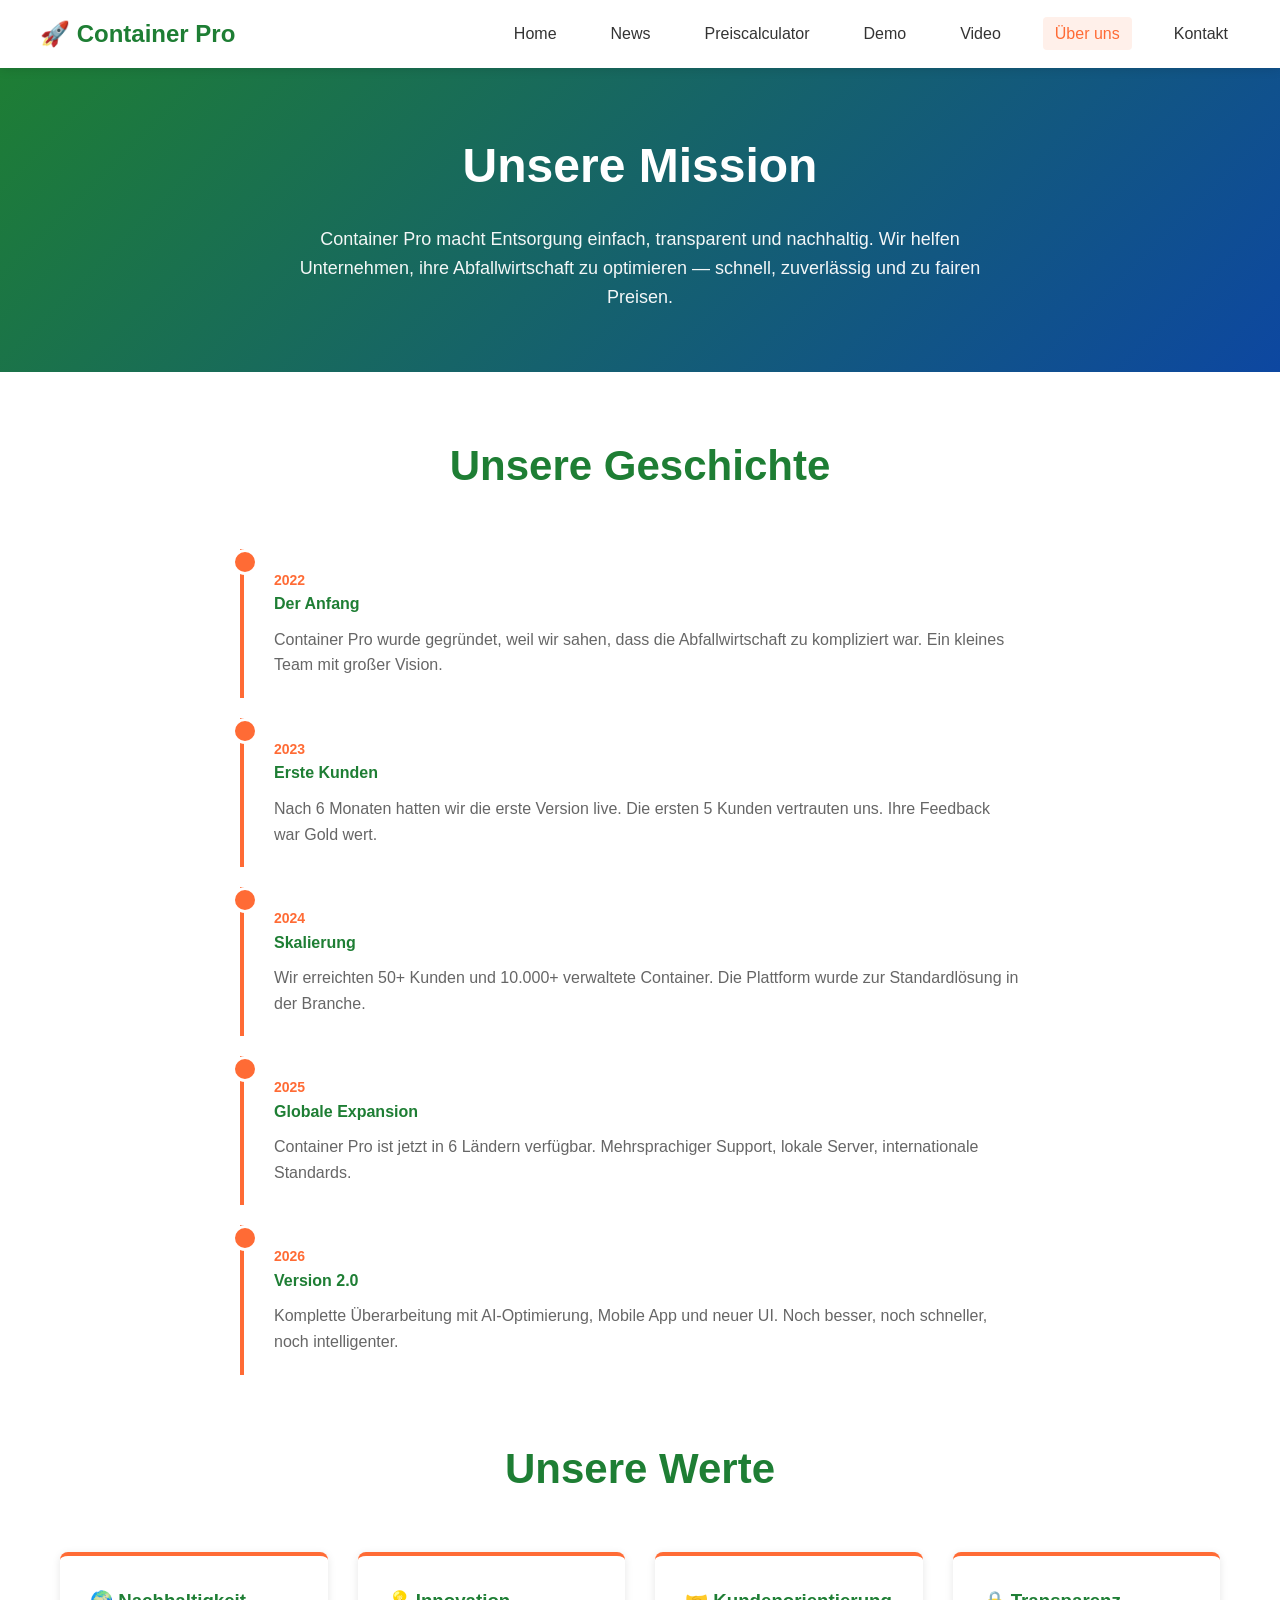
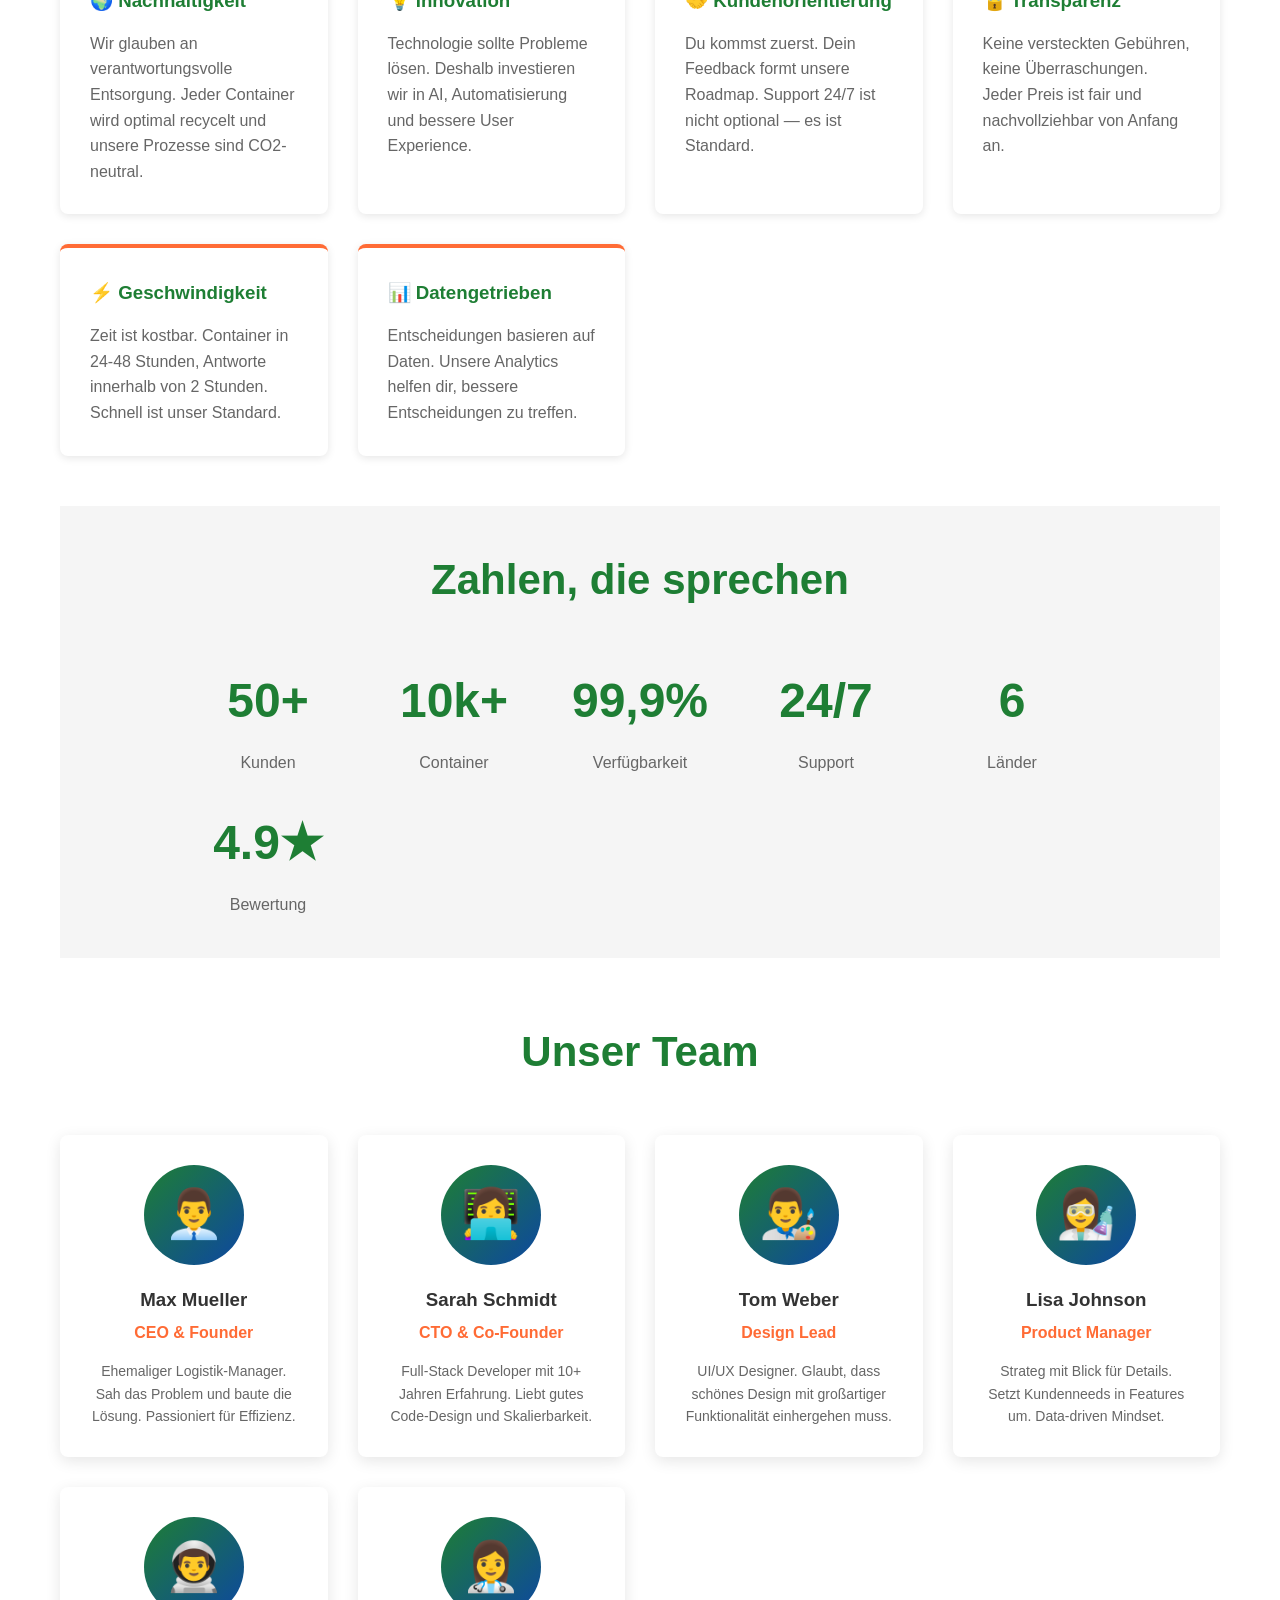
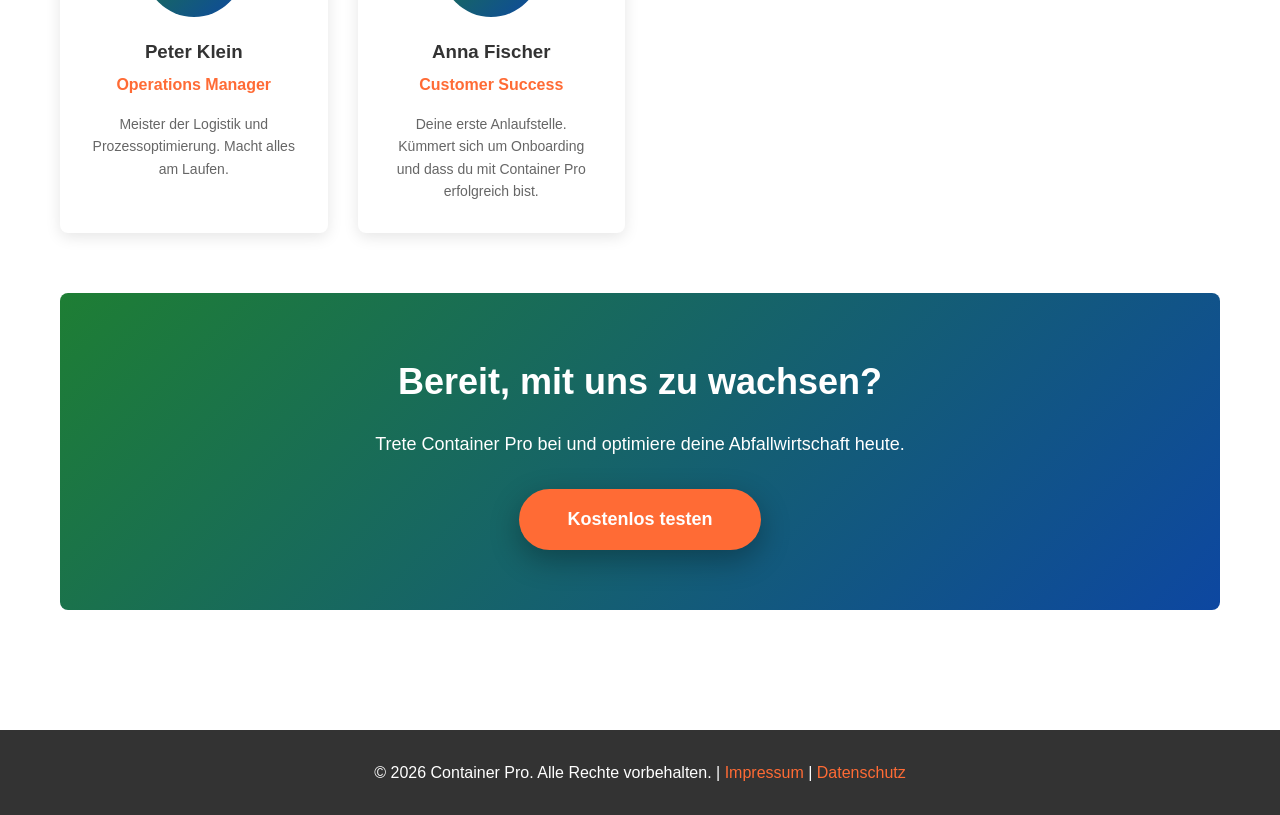
==== about.html @ 5a4c14c5 "first files" ====
<!DOCTYPE html>
<html lang="de">

<head>
    <meta charset="UTF-8">
    <meta name="viewport" content="width=device-width, initial-scale=1.0">
    <title>Über uns - Container Pro</title>
    <link rel="stylesheet" href="styles.css">
    <style>
        .about-hero {
            background: linear-gradient(135deg, var(--primary) 0%, var(--secondary) 100%);
            color: white;
            padding: 60px 20px;
            text-align: center;
        }

        .about-hero h1 {
            font-size: 48px;
            margin-bottom: 20px;
        }

        .about-hero p {
            font-size: 18px;
            max-width: 700px;
            margin: 0 auto;
            opacity: 0.95;
        }

        .team-section {
            margin-top: 50px;
        }

        .team-grid {
            display: grid;
            grid-template-columns: repeat(auto-fit, minmax(250px, 1fr));
            gap: 30px;
            margin-top: 40px;
        }

        .team-member {
            background: white;
            border-radius: 8px;
            padding: 30px;
            text-align: center;
            box-shadow: 0 4px 15px rgba(0, 0, 0, 0.1);
            transition: transform 0.3s ease;
        }

        .team-member:hover {
            transform: translateY(-5px);
        }

        .member-avatar {
            width: 100px;
            height: 100px;
            border-radius: 50%;
            background: linear-gradient(135deg, var(--primary), var(--secondary));
            margin: 0 auto 20px;
            display: flex;
            align-items: center;
            justify-content: center;
            font-size: 48px;
        }

        .team-member h3 {
            color: var(--dark);
            margin-bottom: 5px;
        }

        .team-member .role {
            color: var(--accent);
            font-weight: 600;
            margin-bottom: 15px;
        }

        .team-member p {
            color: #666;
            font-size: 14px;
            line-height: 1.6;
        }

        .values-grid {
            display: grid;
            grid-template-columns: repeat(auto-fit, minmax(250px, 1fr));
            gap: 30px;
            margin-top: 40px;
        }

        .value-card {
            background: white;
            padding: 30px;
            border-radius: 8px;
            box-shadow: 0 2px 8px rgba(0, 0, 0, 0.1);
            border-top: 4px solid var(--accent);
        }

        .value-card h3 {
            color: var(--primary);
            margin-bottom: 15px;
        }

        .value-card p {
            color: #666;
            line-height: 1.6;
        }

        .stats {
            background: var(--light);
            padding: 40px 20px;
            margin-top: 50px;
        }

        .stats-grid {
            display: grid;
            grid-template-columns: repeat(auto-fit, minmax(150px, 1fr));
            gap: 30px;
            max-width: 900px;
            margin: 0 auto;
            text-align: center;
        }

        .stat-item h2 {
            font-size: 48px;
            color: var(--primary);
            margin-bottom: 10px;
        }

        .stat-item p {
            color: #666;
        }

        .timeline {
            max-width: 800px;
            margin: 50px auto;
        }

        .timeline-item {
            padding: 20px;
            margin-bottom: 20px;
            border-left: 4px solid var(--accent);
            padding-left: 30px;
            position: relative;
        }

        .timeline-item::before {
            content: '';
            position: absolute;
            left: -12px;
            top: 0;
            width: 20px;
            height: 20px;
            border-radius: 50%;
            background: var(--accent);
            border: 3px solid white;
        }

        .timeline-item h4 {
            color: var(--primary);
            margin-bottom: 8px;
        }

        .timeline-item .year {
            color: var(--accent);
            font-weight: 600;
            font-size: 14px;
        }

        .timeline-item p {
            color: #666;
            margin-top: 10px;
        }
    </style>
</head>

<body>
    <!-- NAVIGATION -->
    <nav>
        <div class="nav-container">
            <a href="index.html" class="logo">🚀 Container Pro</a>
            <ul class="nav-links">
                <li><a href="index.html">Home</a></li>
                <li><a href="news.html">News</a></li>
                <li><a href="calculator.html">Preiscalculator</a></li>
                <li><a href="demo.html">Demo</a></li>
                <li><a href="video.html">Video</a></li>
                <li><a href="about.html" class="active">Über uns</a></li>
                <li><a href="contact.html">Kontakt</a></li>
            </ul>
        </div>
    </nav>

    <!-- ABOUT HERO -->
    <div class="about-hero">
        <h1>Unsere Mission</h1>
        <p>Container Pro macht Entsorgung einfach, transparent und nachhaltig. Wir helfen Unternehmen, ihre
            Abfallwirtschaft zu optimieren — schnell, zuverlässig und zu fairen Preisen.</p>
    </div>

    <!-- STORY SECTION -->
    <div class="container">
        <h2 class="section-title">Unsere Geschichte</h2>

        <div class="timeline">
            <div class="timeline-item">
                <div class="year">2022</div>
                <h4>Der Anfang</h4>
                <p>Container Pro wurde gegründet, weil wir sahen, dass die Abfallwirtschaft zu kompliziert war. Ein
                    kleines Team mit großer Vision.</p>
            </div>

            <div class="timeline-item">
                <div class="year">2023</div>
                <h4>Erste Kunden</h4>
                <p>Nach 6 Monaten hatten wir die erste Version live. Die ersten 5 Kunden vertrauten uns. Ihre Feedback
                    war Gold wert.</p>
            </div>

            <div class="timeline-item">
                <div class="year">2024</div>
                <h4>Skalierung</h4>
                <p>Wir erreichten 50+ Kunden und 10.000+ verwaltete Container. Die Plattform wurde zur Standardlösung in
                    der Branche.</p>
            </div>

            <div class="timeline-item">
                <div class="year">2025</div>
                <h4>Globale Expansion</h4>
                <p>Container Pro ist jetzt in 6 Ländern verfügbar. Mehrsprachiger Support, lokale Server, internationale
                    Standards.</p>
            </div>

            <div class="timeline-item">
                <div class="year">2026</div>
                <h4>Version 2.0</h4>
                <p>Komplette Überarbeitung mit AI-Optimierung, Mobile App und neuer UI. Noch besser, noch schneller,
                    noch intelligenter.</p>
            </div>
        </div>

        <!-- VALUES SECTION -->
        <h2 class="section-title" style="margin-top: 60px;">Unsere Werte</h2>

        <div class="values-grid">
            <div class="value-card">
                <h3>🌍 Nachhaltigkeit</h3>
                <p>Wir glauben an verantwortungsvolle Entsorgung. Jeder Container wird optimal recycelt und unsere
                    Prozesse sind CO2-neutral.</p>
            </div>

            <div class="value-card">
                <h3>💡 Innovation</h3>
                <p>Technologie sollte Probleme lösen. Deshalb investieren wir in AI, Automatisierung und bessere User
                    Experience.</p>
            </div>

            <div class="value-card">
                <h3>🤝 Kundenorientierung</h3>
                <p>Du kommst zuerst. Dein Feedback formt unsere Roadmap. Support 24/7 ist nicht optional — es ist
                    Standard.</p>
            </div>

            <div class="value-card">
                <h3>🔒 Transparenz</h3>
                <p>Keine versteckten Gebühren, keine Überraschungen. Jeder Preis ist fair und nachvollziehbar von Anfang
                    an.</p>
            </div>

            <div class="value-card">
                <h3>⚡ Geschwindigkeit</h3>
                <p>Zeit ist kostbar. Container in 24-48 Stunden, Antworte innerhalb von 2 Stunden. Schnell ist unser
                    Standard.</p>
            </div>

            <div class="value-card">
                <h3>📊 Datengetrieben</h3>
                <p>Entscheidungen basieren auf Daten. Unsere Analytics helfen dir, bessere Entscheidungen zu treffen.
                </p>
            </div>
        </div>

        <!-- STATS SECTION -->
        <div class="stats">
            <h2 class="section-title" style="margin-bottom: 50px;">Zahlen, die sprechen</h2>

            <div class="stats-grid">
                <div class="stat-item">
                    <h2>50+</h2>
                    <p>Kunden</p>
                </div>

                <div class="stat-item">
                    <h2>10k+</h2>
                    <p>Container</p>
                </div>

                <div class="stat-item">
                    <h2>99,9%</h2>
                    <p>Verfügbarkeit</p>
                </div>

                <div class="stat-item">
                    <h2>24/7</h2>
                    <p>Support</p>
                </div>

                <div class="stat-item">
                    <h2>6</h2>
                    <p>Länder</p>
                </div>

                <div class="stat-item">
                    <h2>4.9★</h2>
                    <p>Bewertung</p>
                </div>
            </div>
        </div>

        <!-- TEAM SECTION -->
        <h2 class="section-title" style="margin-top: 60px;">Unser Team</h2>

        <div class="team-grid">
            <div class="team-member">
                <div class="member-avatar">👨‍💼</div>
                <h3>Max Mueller</h3>
                <div class="role">CEO & Founder</div>
                <p>Ehemaliger Logistik-Manager. Sah das Problem und baute die Lösung. Passioniert für Effizienz.</p>
            </div>

            <div class="team-member">
                <div class="member-avatar">👩‍💻</div>
                <h3>Sarah Schmidt</h3>
                <div class="role">CTO & Co-Founder</div>
                <p>Full-Stack Developer mit 10+ Jahren Erfahrung. Liebt gutes Code-Design und Skalierbarkeit.</p>
            </div>

            <div class="team-member">
                <div class="member-avatar">👨‍🎨</div>
                <h3>Tom Weber</h3>
                <div class="role">Design Lead</div>
                <p>UI/UX Designer. Glaubt, dass schönes Design mit großartiger Funktionalität einhergehen muss.</p>
            </div>

            <div class="team-member">
                <div class="member-avatar">👩‍🔬</div>
                <h3>Lisa Johnson</h3>
                <div class="role">Product Manager</div>
                <p>Strateg mit Blick für Details. Setzt Kundenneeds in Features um. Data-driven Mindset.</p>
            </div>

            <div class="team-member">
                <div class="member-avatar">👨‍🚀</div>
                <h3>Peter Klein</h3>
                <div class="role">Operations Manager</div>
                <p>Meister der Logistik und Prozessoptimierung. Macht alles am Laufen.</p>
            </div>

            <div class="team-member">
                <div class="member-avatar">👩‍⚕️</div>
                <h3>Anna Fischer</h3>
                <div class="role">Customer Success</div>
                <p>Deine erste Anlaufstelle. Kümmert sich um Onboarding und dass du mit Container Pro erfolgreich bist.
                </p>
            </div>
        </div>

        <!-- CTA SECTION -->
        <div
            style="background: linear-gradient(135deg, var(--primary), var(--secondary)); color: white; padding: 60px 20px; border-radius: 8px; text-align: center; margin-top: 60px;">
            <h2 style="font-size: 36px; margin-bottom: 20px;">Bereit, mit uns zu wachsen?</h2>
            <p style="font-size: 18px; margin-bottom: 30px;">Trete Container Pro bei und optimiere deine
                Abfallwirtschaft heute.</p>
            <a href="demo.html" class="btn">Kostenlos testen</a>
        </div>
    </div>

    <!-- FOOTER -->
    <footer>
        <p>&copy; 2026 Container Pro. Alle Rechte vorbehalten. | <a href="#">Impressum</a> | <a href="#">Datenschutz</a>
        </p>
    </footer>

    <script src="script.js"></script>
</body>

</html>
---- styles.css ----
/* GLOBAL STYLES */
* {
    margin: 0;
    padding: 0;
    box-sizing: border-box;
}

:root {
    --primary: #1e7e34;
    --secondary: #0d47a1;
    --accent: #ff6b35;
    --light: #f5f5f5;
    --dark: #333;
    --border: #e0e0e0;
}

body {
    font-family: 'Segoe UI', Tahoma, Geneva, Verdana, sans-serif;
    color: var(--dark);
    line-height: 1.6;
}

/* NAVIGATION */
nav {
    background: white;
    padding: 0 20px;
    position: sticky;
    top: 0;
    z-index: 100;
    box-shadow: 0 2px 10px rgba(0, 0, 0, 0.1);
}

.nav-container {
    max-width: 1200px;
    margin: 0 auto;
    display: flex;
    justify-content: space-between;
    align-items: center;
    padding: 15px 0;
}

.logo {
    font-size: 24px;
    font-weight: 700;
    color: var(--primary);
    text-decoration: none;
}

.nav-links {
    display: flex;
    list-style: none;
    gap: 30px;
}

.nav-links a {
    color: var(--dark);
    text-decoration: none;
    font-weight: 500;
    cursor: pointer;
    transition: color 0.3s ease;
    padding: 8px 12px;
    border-radius: 4px;
}

.nav-links a:hover,
.nav-links a.active {
    color: var(--accent);
    background: rgba(255, 107, 53, 0.1);
}

/* CONTAINER */
.container {
    max-width: 1200px;
    margin: 0 auto;
    padding: 60px 20px;
}

.section-title {
    font-size: 42px;
    margin-bottom: 50px;
    text-align: center;
    color: var(--primary);
}

/* BUTTONS */
.btn {
    display: inline-block;
    padding: 16px 48px;
    background-color: var(--accent);
    color: white;
    text-decoration: none;
    border-radius: 50px;
    font-size: 18px;
    font-weight: 600;
    border: none;
    cursor: pointer;
    transition: all 0.3s ease;
    box-shadow: 0 10px 30px rgba(0, 0, 0, 0.3);
}

.btn:hover {
    background-color: #ff5a1f;
    transform: translateY(-3px);
    box-shadow: 0 15px 40px rgba(0, 0, 0, 0.4);
}

.btn-secondary {
    background-color: var(--secondary);
    margin-top: 20px;
}

.btn-secondary:hover {
    background-color: #0c3885;
}

/* FORMS */
.form-group {
    margin-bottom: 25px;
}

.form-group label {
    display: block;
    margin-bottom: 10px;
    font-weight: 600;
    color: var(--dark);
}

.form-group input,
.form-group select,
.form-group textarea {
    width: 100%;
    padding: 12px;
    border: 2px solid var(--border);
    border-radius: 4px;
    font-size: 16px;
    transition: border-color 0.3s ease;
    font-family: inherit;
}

.form-group input:focus,
.form-group select:focus,
.form-group textarea:focus {
    outline: none;
    border-color: var(--accent);
}

.form-group textarea {
    resize: vertical;
}

/* FOOTER */
footer {
    background: var(--dark);
    color: white;
    text-align: center;
    padding: 30px 20px;
    margin-top: 60px;
}

footer a {
    color: var(--accent);
    text-decoration: none;
}

/* ANIMATIONS */
@keyframes fadeIn {
    from {
        opacity: 0;
    }

    to {
        opacity: 1;
    }
}

@keyframes slideIn {
    from {
        opacity: 0;
        transform: translateY(-10px);
    }

    to {
        opacity: 1;
        transform: translateY(0);
    }
}

/* RESPONSIVE */
@media (max-width: 768px) {
    .nav-links {
        gap: 15px;
        font-size: 14px;
    }

    .section-title {
        font-size: 28px;
    }

    .container {
        padding: 40px 20px;
    }

    .btn {
        padding: 14px 40px;
        font-size: 16px;
    }
}
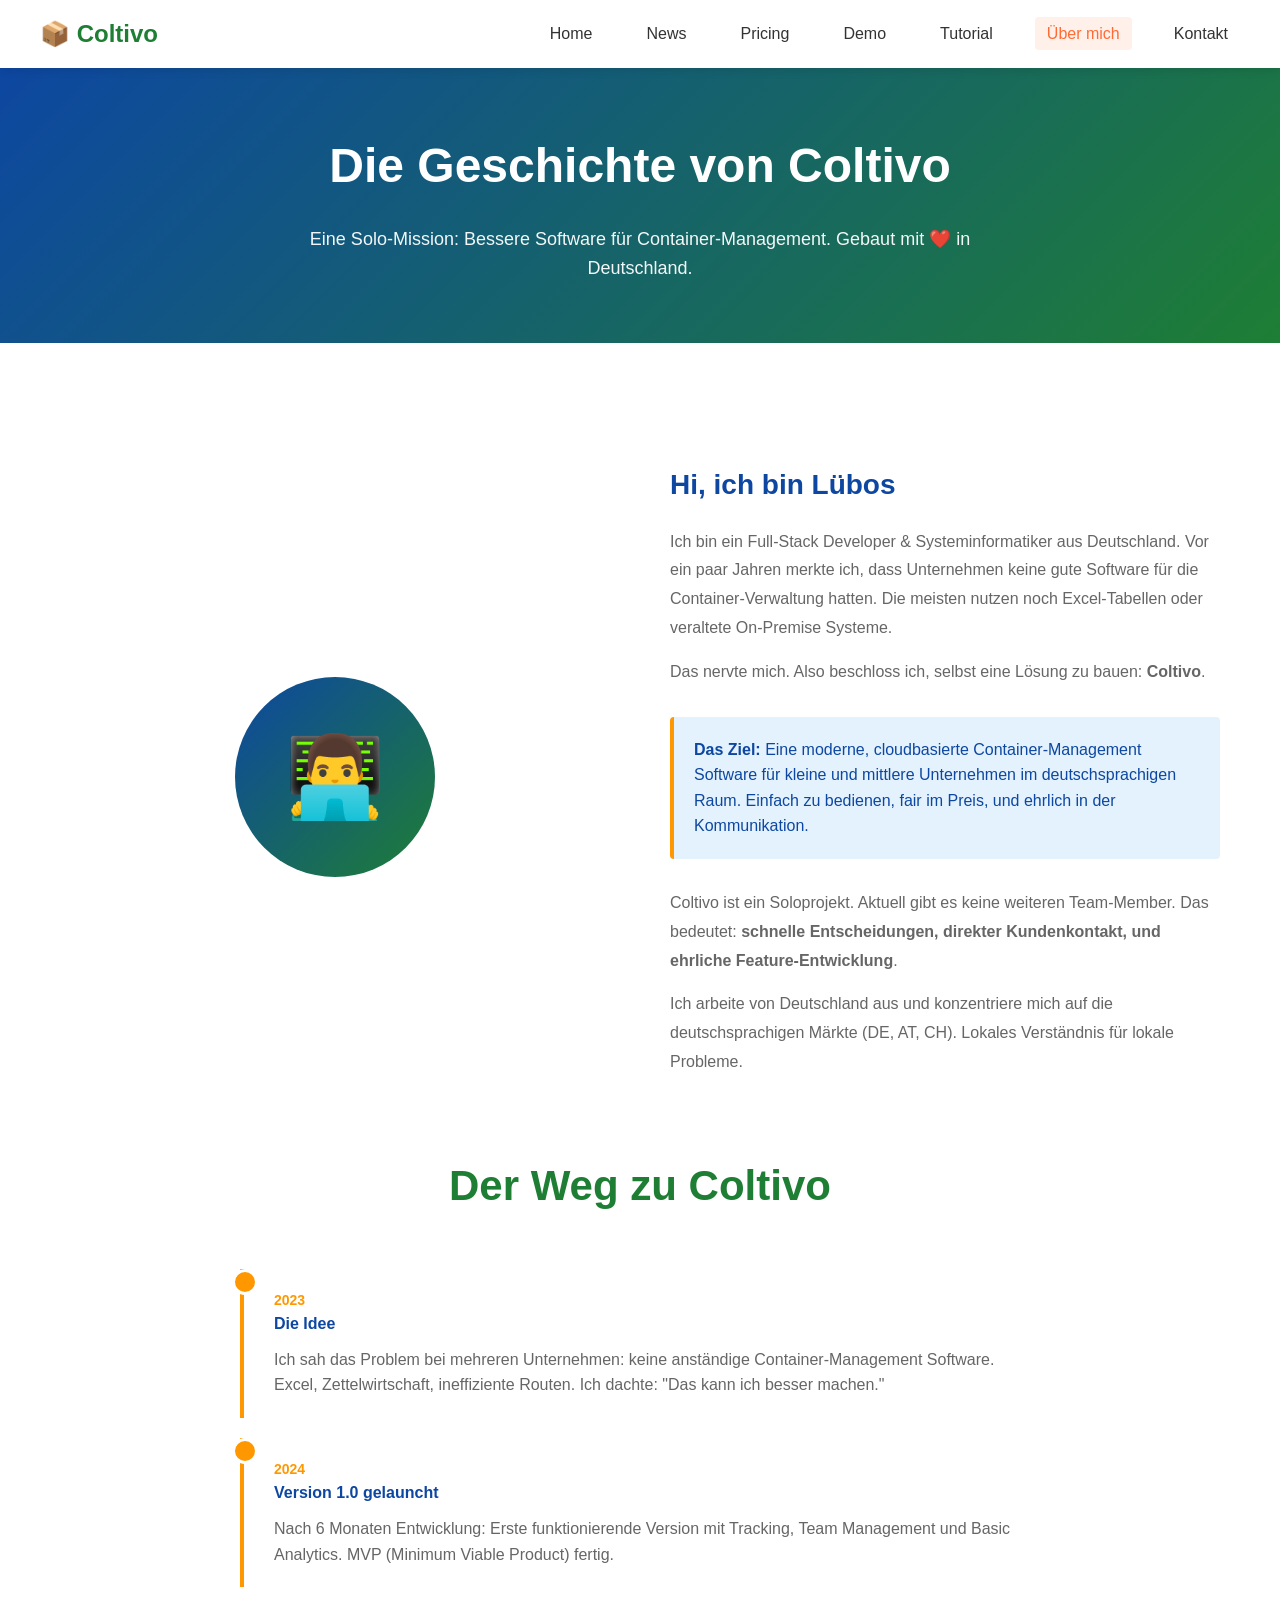
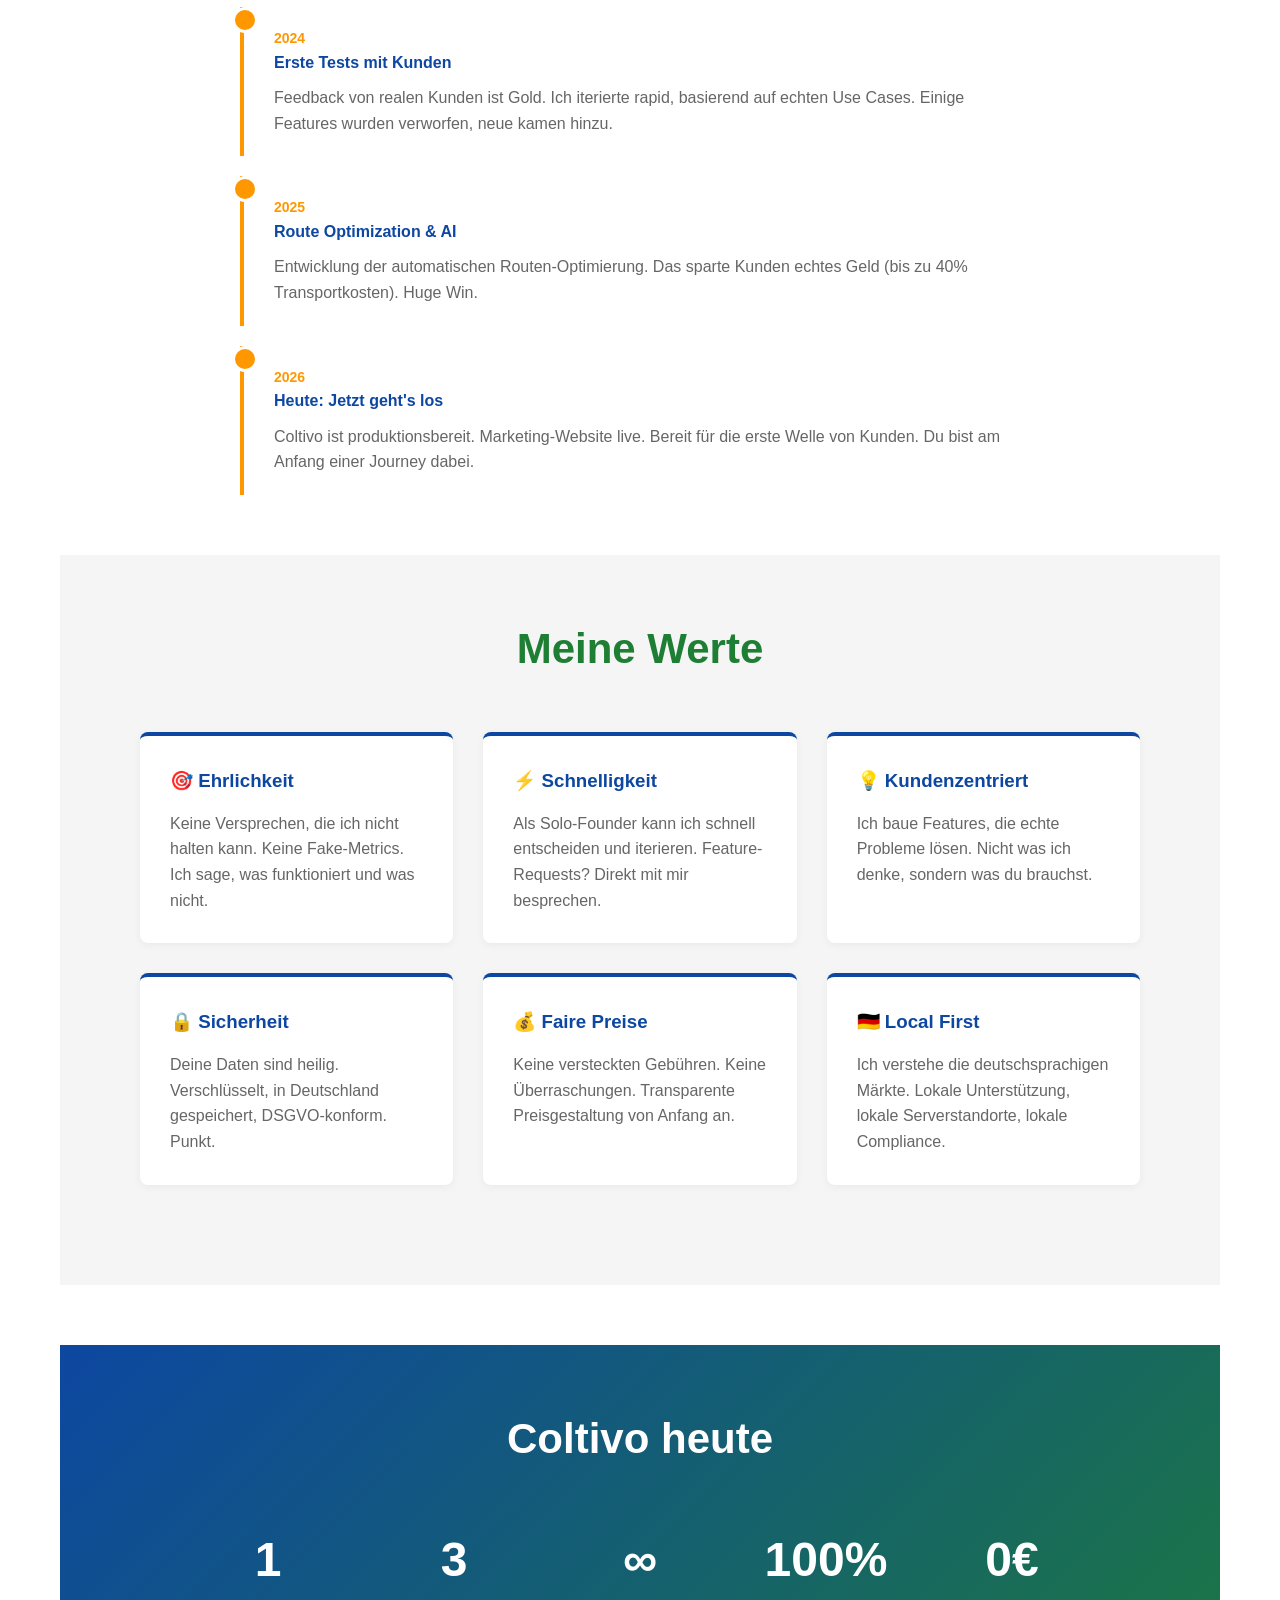
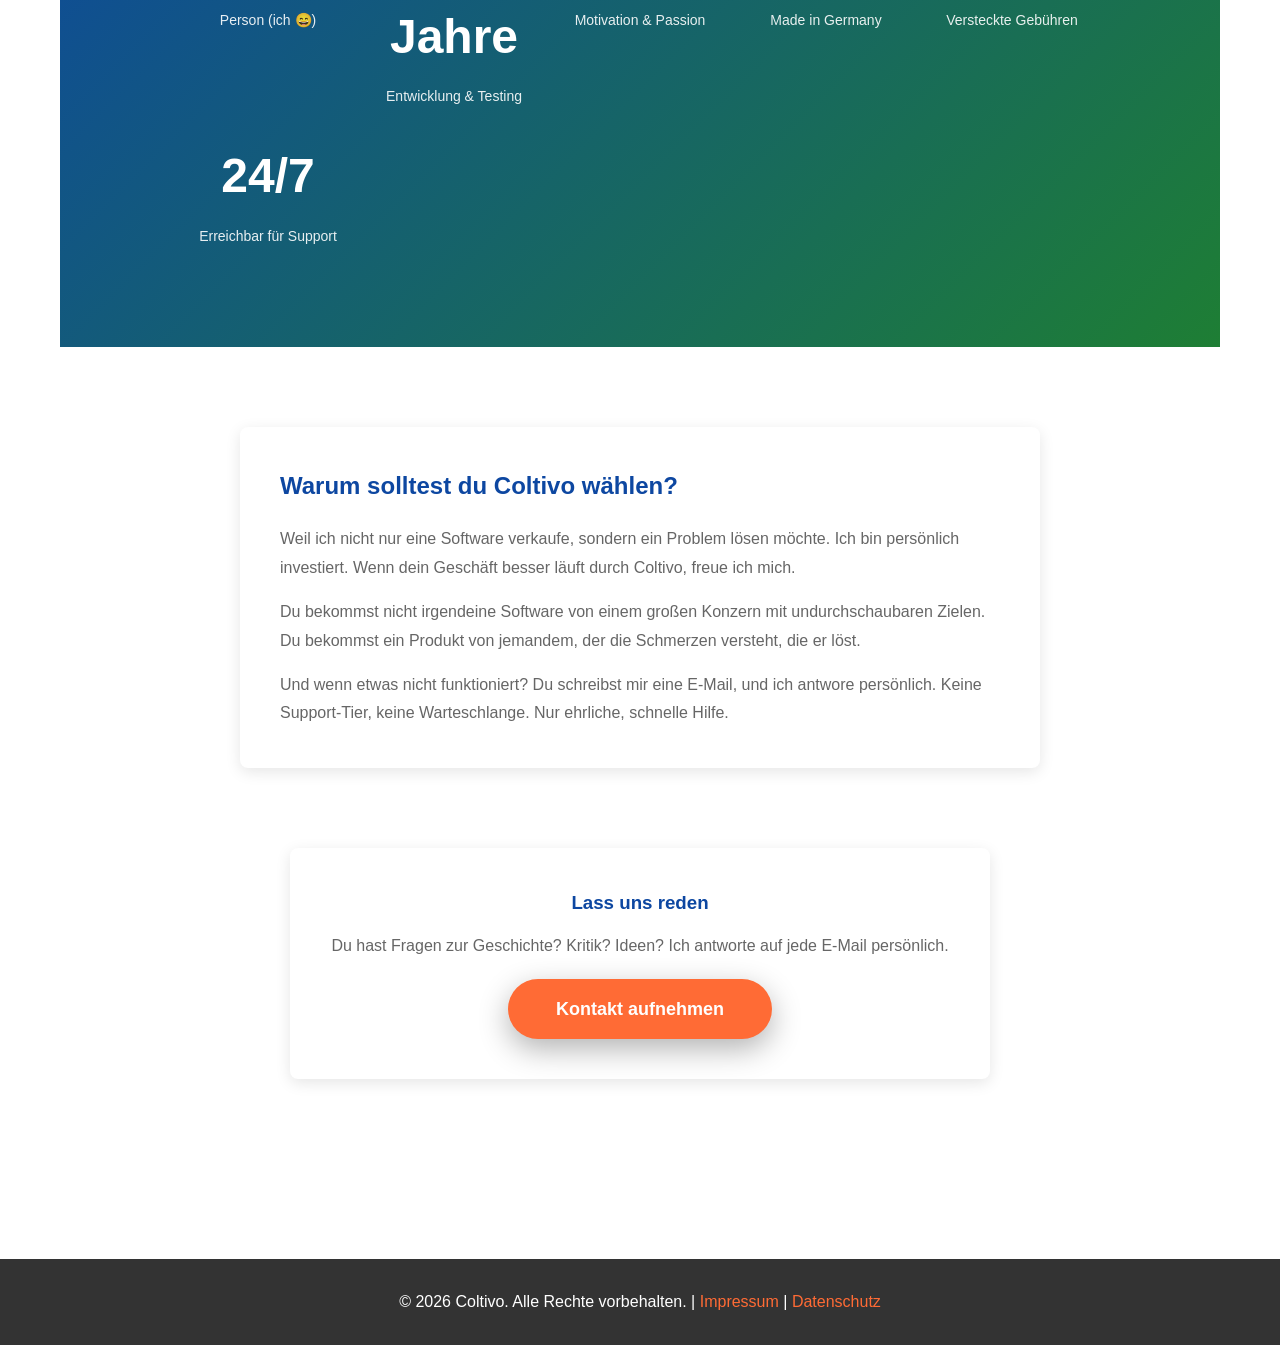
==== commit 3733288a: "Rewrite: B2B SaaS Container Management Software" ====
--- a/about.html
+++ b/about.html
@@ -1,14 +1,13 @@
 <!DOCTYPE html>
 <html lang="de">
-
 <head>
     <meta charset="UTF-8">
     <meta name="viewport" content="width=device-width, initial-scale=1.0">
-    <title>Über uns - Container Pro</title>
+    <title>Über mich - Coltivo</title>
     <link rel="stylesheet" href="styles.css">
     <style>
         .about-hero {
-            background: linear-gradient(135deg, var(--primary) 0%, var(--secondary) 100%);
+            background: linear-gradient(135deg, #0d47a1 0%, #1e7e34 100%);
             color: white;
             padding: 60px 20px;
             text-align: center;
@@ -26,76 +25,71 @@
             opacity: 0.95;
         }
 
-        .team-section {
-            margin-top: 50px;
-        }
-
-        .team-grid {
+        .founder-section {
             display: grid;
-            grid-template-columns: repeat(auto-fit, minmax(250px, 1fr));
-            gap: 30px;
-            margin-top: 40px;
-        }
-
-        .team-member {
-            background: white;
-            border-radius: 8px;
-            padding: 30px;
-            text-align: center;
-            box-shadow: 0 4px 15px rgba(0, 0, 0, 0.1);
-            transition: transform 0.3s ease;
-        }
-
-        .team-member:hover {
-            transform: translateY(-5px);
-        }
-
-        .member-avatar {
-            width: 100px;
-            height: 100px;
+            grid-template-columns: 1fr 1fr;
+            gap: 60px;
+            align-items: center;
+            margin: 60px 0;
+        }
+
+        .founder-photo {
+            width: 200px;
+            height: 200px;
             border-radius: 50%;
-            background: linear-gradient(135deg, var(--primary), var(--secondary));
-            margin: 0 auto 20px;
+            background: linear-gradient(135deg, #0d47a1, #1e7e34);
             display: flex;
             align-items: center;
             justify-content: center;
-            font-size: 48px;
-        }
-
-        .team-member h3 {
-            color: var(--dark);
-            margin-bottom: 5px;
-        }
-
-        .team-member .role {
-            color: var(--accent);
-            font-weight: 600;
+            font-size: 80px;
+            margin: 0 auto;
+        }
+
+        .founder-story h2 {
+            color: #0d47a1;
+            font-size: 28px;
+            margin-bottom: 20px;
+        }
+
+        .founder-story p {
+            color: #666;
+            line-height: 1.8;
             margin-bottom: 15px;
         }
 
-        .team-member p {
-            color: #666;
-            font-size: 14px;
-            line-height: 1.6;
+        .story-highlight {
+            background: #e3f2fd;
+            border-left: 4px solid #ff9800;
+            padding: 20px;
+            border-radius: 4px;
+            margin: 30px 0;
+            color: #0d47a1;
+        }
+
+        .values-section {
+            background: #f5f5f5;
+            padding: 60px 20px;
+            margin: 60px 0;
         }
 
         .values-grid {
             display: grid;
             grid-template-columns: repeat(auto-fit, minmax(250px, 1fr));
             gap: 30px;
-            margin-top: 40px;
+            max-width: 1000px;
+            margin: 40px auto;
         }
 
         .value-card {
             background: white;
             padding: 30px;
             border-radius: 8px;
-            box-shadow: 0 2px 8px rgba(0, 0, 0, 0.1);
-            border-top: 4px solid var(--accent);
+            box-shadow: 0 2px 8px rgba(0, 0, 0, 0.05);
+            border-top: 4px solid #0d47a1;
         }
 
         .value-card h3 {
-            color: var(--primary);
+            color: #0d47a1;
             margin-bottom: 15px;
         }
 
@@ -104,31 +98,6 @@
             line-height: 1.6;
         }
 
-        .stats {
-            background: var(--light);
-            padding: 40px 20px;
-            margin-top: 50px;
-        }
-
-        .stats-grid {
-            display: grid;
-            grid-template-columns: repeat(auto-fit, minmax(150px, 1fr));
-            gap: 30px;
-            max-width: 900px;
-            margin: 0 auto;
-            text-align: center;
-        }
-
-        .stat-item h2 {
-            font-size: 48px;
-            color: var(--primary);
-            margin-bottom: 10px;
-        }
-
-        .stat-item p {
-            color: #666;
-        }
-
         .timeline {
             max-width: 800px;
             margin: 50px auto;
@@ -137,7 +106,7 @@
         .timeline-item {
             padding: 20px;
             margin-bottom: 20px;
-            border-left: 4px solid var(--accent);
+            border-left: 4px solid #ff9800;
             padding-left: 30px;
             position: relative;
         }
@@ -150,17 +119,17 @@
             width: 20px;
             height: 20px;
             border-radius: 50%;
-            background: var(--accent);
+            background: #ff9800;
             border: 3px solid white;
         }
 
         .timeline-item h4 {
-            color: var(--primary);
+            color: #0d47a1;
             margin-bottom: 8px;
         }
 
         .timeline-item .year {
-            color: var(--accent);
+            color: #ff9800;
             font-weight: 600;
             font-size: 14px;
         }
@@ -169,21 +138,78 @@
             color: #666;
             margin-top: 10px;
         }
+
+        .stats {
+            background: linear-gradient(135deg, #0d47a1, #1e7e34);
+            color: white;
+            padding: 60px 20px;
+            margin: 60px 0;
+            text-align: center;
+        }
+
+        .stats-grid {
+            display: grid;
+            grid-template-columns: repeat(auto-fit, minmax(150px, 1fr));
+            gap: 30px;
+            max-width: 900px;
+            margin: 40px auto;
+        }
+
+        .stat-item h2 {
+            font-size: 48px;
+            margin-bottom: 10px;
+        }
+
+        .stat-item p {
+            font-size: 14px;
+            opacity: 0.9;
+        }
+
+        .contact-cta {
+            background: white;
+            padding: 40px;
+            border-radius: 8px;
+            text-align: center;
+            margin: 60px auto;
+            max-width: 700px;
+            box-shadow: 0 4px 15px rgba(0, 0, 0, 0.1);
+        }
+
+        .contact-cta h3 {
+            color: #0d47a1;
+            margin-bottom: 15px;
+        }
+
+        .contact-cta p {
+            color: #666;
+            margin-bottom: 20px;
+        }
+
+        @media (max-width: 768px) {
+            .founder-section {
+                grid-template-columns: 1fr;
+            }
+
+            .founder-photo {
+                width: 150px;
+                height: 150px;
+                font-size: 60px;
+            }
+        }
     </style>
 </head>
-
 <body>
     <!-- NAVIGATION -->
     <nav>
         <div class="nav-container">
-            <a href="index.html" class="logo">🚀 Container Pro</a>
+            <a href="index.html" class="logo">📦 Coltivo</a>
             <ul class="nav-links">
                 <li><a href="index.html">Home</a></li>
                 <li><a href="news.html">News</a></li>
-                <li><a href="calculator.html">Preiscalculator</a></li>
+                <li><a href="calculator.html">Pricing</a></li>
                 <li><a href="demo.html">Demo</a></li>
-                <li><a href="video.html">Video</a></li>
-                <li><a href="about.html" class="active">Über uns</a></li>
+                <li><a href="video.html">Tutorial</a></li>
+                <li><a href="about.html" class="active">Über mich</a></li>
                 <li><a href="contact.html">Kontakt</a></li>
             </ul>
         </div>
@@ -191,195 +217,173 @@
 
     <!-- ABOUT HERO -->
     <div class="about-hero">
-        <h1>Unsere Mission</h1>
-        <p>Container Pro macht Entsorgung einfach, transparent und nachhaltig. Wir helfen Unternehmen, ihre
-            Abfallwirtschaft zu optimieren — schnell, zuverlässig und zu fairen Preisen.</p>
+        <h1>Die Geschichte von Coltivo</h1>
+        <p>Eine Solo-Mission: Bessere Software für Container-Management. Gebaut mit ❤️ in Deutschland.</p>
     </div>
 
-    <!-- STORY SECTION -->
+    <!-- FOUNDER STORY -->
     <div class="container">
-        <h2 class="section-title">Unsere Geschichte</h2>
-
+        <div class="founder-section">
+            <div class="founder-photo">👨‍💻</div>
+            <div class="founder-story">
+                <h2>Hi, ich bin Lübos</h2>
+                <p>
+                    Ich bin ein Full-Stack Developer & Systeminformatiker aus Deutschland. Vor ein paar Jahren merkte ich, dass Unternehmen keine gute Software für die Container-Verwaltung hatten. Die meisten nutzen noch Excel-Tabellen oder veraltete On-Premise Systeme.
+                </p>
+                <p>
+                    Das nervte mich. Also beschloss ich, selbst eine Lösung zu bauen: <strong>Coltivo</strong>.
+                </p>
+                
+                <div class="story-highlight">
+                    <strong>Das Ziel:</strong> Eine moderne, cloudbasierte Container-Management Software für kleine und mittlere Unternehmen im deutschsprachigen Raum. Einfach zu bedienen, fair im Preis, und ehrlich in der Kommunikation.
+                </div>
+
+                <p>
+                    Coltivo ist ein Soloprojekt. Aktuell gibt es keine weiteren Team-Member. Das bedeutet: <strong>schnelle Entscheidungen, direkter Kundenkontakt, und ehrliche Feature-Entwicklung</strong>.
+                </p>
+
+                <p>
+                    Ich arbeite von Deutschland aus und konzentriere mich auf die deutschsprachigen Märkte (DE, AT, CH). Lokales Verständnis für lokale Probleme.
+                </p>
+            </div>
+        </div>
+
+        <!-- STORY TIMELINE -->
+        <h2 class="section-title">Der Weg zu Coltivo</h2>
+        
         <div class="timeline">
             <div class="timeline-item">
-                <div class="year">2022</div>
-                <h4>Der Anfang</h4>
-                <p>Container Pro wurde gegründet, weil wir sahen, dass die Abfallwirtschaft zu kompliziert war. Ein
-                    kleines Team mit großer Vision.</p>
-            </div>
-
-            <div class="timeline-item">
                 <div class="year">2023</div>
-                <h4>Erste Kunden</h4>
-                <p>Nach 6 Monaten hatten wir die erste Version live. Die ersten 5 Kunden vertrauten uns. Ihre Feedback
-                    war Gold wert.</p>
+                <h4>Die Idee</h4>
+                <p>Ich sah das Problem bei mehreren Unternehmen: keine anständige Container-Management Software. Excel, Zettelwirtschaft, ineffiziente Routen. Ich dachte: "Das kann ich besser machen."</p>
             </div>
 
             <div class="timeline-item">
                 <div class="year">2024</div>
-                <h4>Skalierung</h4>
-                <p>Wir erreichten 50+ Kunden und 10.000+ verwaltete Container. Die Plattform wurde zur Standardlösung in
-                    der Branche.</p>
+                <h4>Version 1.0 gelauncht</h4>
+                <p>Nach 6 Monaten Entwicklung: Erste funktionierende Version mit Tracking, Team Management und Basic Analytics. MVP (Minimum Viable Product) fertig.</p>
+            </div>
+
+            <div class="timeline-item">
+                <div class="year">2024</div>
+                <h4>Erste Tests mit Kunden</h4>
+                <p>Feedback von realen Kunden ist Gold. Ich iterierte rapid, basierend auf echten Use Cases. Einige Features wurden verworfen, neue kamen hinzu.</p>
             </div>
 
             <div class="timeline-item">
                 <div class="year">2025</div>
-                <h4>Globale Expansion</h4>
-                <p>Container Pro ist jetzt in 6 Ländern verfügbar. Mehrsprachiger Support, lokale Server, internationale
-                    Standards.</p>
+                <h4>Route Optimization & AI</h4>
+                <p>Entwicklung der automatischen Routen-Optimierung. Das sparte Kunden echtes Geld (bis zu 40% Transportkosten). Huge Win.</p>
             </div>
 
             <div class="timeline-item">
                 <div class="year">2026</div>
-                <h4>Version 2.0</h4>
-                <p>Komplette Überarbeitung mit AI-Optimierung, Mobile App und neuer UI. Noch besser, noch schneller,
-                    noch intelligenter.</p>
-            </div>
-        </div>
-
-        <!-- VALUES SECTION -->
-        <h2 class="section-title" style="margin-top: 60px;">Unsere Werte</h2>
-
-        <div class="values-grid">
-            <div class="value-card">
-                <h3>🌍 Nachhaltigkeit</h3>
-                <p>Wir glauben an verantwortungsvolle Entsorgung. Jeder Container wird optimal recycelt und unsere
-                    Prozesse sind CO2-neutral.</p>
-            </div>
-
-            <div class="value-card">
-                <h3>💡 Innovation</h3>
-                <p>Technologie sollte Probleme lösen. Deshalb investieren wir in AI, Automatisierung und bessere User
-                    Experience.</p>
-            </div>
-
-            <div class="value-card">
-                <h3>🤝 Kundenorientierung</h3>
-                <p>Du kommst zuerst. Dein Feedback formt unsere Roadmap. Support 24/7 ist nicht optional — es ist
-                    Standard.</p>
-            </div>
-
-            <div class="value-card">
-                <h3>🔒 Transparenz</h3>
-                <p>Keine versteckten Gebühren, keine Überraschungen. Jeder Preis ist fair und nachvollziehbar von Anfang
-                    an.</p>
-            </div>
-
-            <div class="value-card">
-                <h3>⚡ Geschwindigkeit</h3>
-                <p>Zeit ist kostbar. Container in 24-48 Stunden, Antworte innerhalb von 2 Stunden. Schnell ist unser
-                    Standard.</p>
-            </div>
-
-            <div class="value-card">
-                <h3>📊 Datengetrieben</h3>
-                <p>Entscheidungen basieren auf Daten. Unsere Analytics helfen dir, bessere Entscheidungen zu treffen.
-                </p>
-            </div>
-        </div>
-
-        <!-- STATS SECTION -->
+                <h4>Heute: Jetzt geht's los</h4>
+                <p>Coltivo ist produktionsbereit. Marketing-Website live. Bereit für die erste Welle von Kunden. Du bist am Anfang einer Journey dabei.</p>
+            </div>
+        </div>
+
+        <!-- VALUES -->
+        <div class="values-section">
+            <h2 class="section-title">Meine Werte</h2>
+
+            <div class="values-grid">
+                <div class="value-card">
+                    <h3>🎯 Ehrlichkeit</h3>
+                    <p>Keine Versprechen, die ich nicht halten kann. Keine Fake-Metrics. Ich sage, was funktioniert und was nicht.</p>
+                </div>
+
+                <div class="value-card">
+                    <h3>⚡ Schnelligkeit</h3>
+                    <p>Als Solo-Founder kann ich schnell entscheiden und iterieren. Feature-Requests? Direkt mit mir besprechen.</p>
+                </div>
+
+                <div class="value-card">
+                    <h3>💡 Kundenzentriert</h3>
+                    <p>Ich baue Features, die echte Probleme lösen. Nicht was ich denke, sondern was du brauchst.</p>
+                </div>
+
+                <div class="value-card">
+                    <h3>🔒 Sicherheit</h3>
+                    <p>Deine Daten sind heilig. Verschlüsselt, in Deutschland gespeichert, DSGVO-konform. Punkt.</p>
+                </div>
+
+                <div class="value-card">
+                    <h3>💰 Faire Preise</h3>
+                    <p>Keine versteckten Gebühren. Keine Überraschungen. Transparente Preisgestaltung von Anfang an.</p>
+                </div>
+
+                <div class="value-card">
+                    <h3>🇩🇪 Local First</h3>
+                    <p>Ich verstehe die deutschsprachigen Märkte. Lokale Unterstützung, lokale Serverstandorte, lokale Compliance.</p>
+                </div>
+            </div>
+        </div>
+
+        <!-- STATS -->
         <div class="stats">
-            <h2 class="section-title" style="margin-bottom: 50px;">Zahlen, die sprechen</h2>
-
+            <h2 class="section-title" style="color: white;">Coltivo heute</h2>
+            
             <div class="stats-grid">
                 <div class="stat-item">
-                    <h2>50+</h2>
-                    <p>Kunden</p>
-                </div>
-
-                <div class="stat-item">
-                    <h2>10k+</h2>
-                    <p>Container</p>
-                </div>
-
-                <div class="stat-item">
-                    <h2>99,9%</h2>
-                    <p>Verfügbarkeit</p>
+                    <h2>1</h2>
+                    <p>Person (ich 😄)</p>
+                </div>
+
+                <div class="stat-item">
+                    <h2>3 Jahre</h2>
+                    <p>Entwicklung & Testing</p>
+                </div>
+
+                <div class="stat-item">
+                    <h2>∞</h2>
+                    <p>Motivation & Passion</p>
+                </div>
+
+                <div class="stat-item">
+                    <h2>100%</h2>
+                    <p>Made in Germany</p>
+                </div>
+
+                <div class="stat-item">
+                    <h2>0€</h2>
+                    <p>Versteckte Gebühren</p>
                 </div>
 
                 <div class="stat-item">
                     <h2>24/7</h2>
-                    <p>Support</p>
-                </div>
-
-                <div class="stat-item">
-                    <h2>6</h2>
-                    <p>Länder</p>
-                </div>
-
-                <div class="stat-item">
-                    <h2>4.9★</h2>
-                    <p>Bewertung</p>
-                </div>
-            </div>
-        </div>
-
-        <!-- TEAM SECTION -->
-        <h2 class="section-title" style="margin-top: 60px;">Unser Team</h2>
-
-        <div class="team-grid">
-            <div class="team-member">
-                <div class="member-avatar">👨‍💼</div>
-                <h3>Max Mueller</h3>
-                <div class="role">CEO & Founder</div>
-                <p>Ehemaliger Logistik-Manager. Sah das Problem und baute die Lösung. Passioniert für Effizienz.</p>
-            </div>
-
-            <div class="team-member">
-                <div class="member-avatar">👩‍💻</div>
-                <h3>Sarah Schmidt</h3>
-                <div class="role">CTO & Co-Founder</div>
-                <p>Full-Stack Developer mit 10+ Jahren Erfahrung. Liebt gutes Code-Design und Skalierbarkeit.</p>
-            </div>
-
-            <div class="team-member">
-                <div class="member-avatar">👨‍🎨</div>
-                <h3>Tom Weber</h3>
-                <div class="role">Design Lead</div>
-                <p>UI/UX Designer. Glaubt, dass schönes Design mit großartiger Funktionalität einhergehen muss.</p>
-            </div>
-
-            <div class="team-member">
-                <div class="member-avatar">👩‍🔬</div>
-                <h3>Lisa Johnson</h3>
-                <div class="role">Product Manager</div>
-                <p>Strateg mit Blick für Details. Setzt Kundenneeds in Features um. Data-driven Mindset.</p>
-            </div>
-
-            <div class="team-member">
-                <div class="member-avatar">👨‍🚀</div>
-                <h3>Peter Klein</h3>
-                <div class="role">Operations Manager</div>
-                <p>Meister der Logistik und Prozessoptimierung. Macht alles am Laufen.</p>
-            </div>
-
-            <div class="team-member">
-                <div class="member-avatar">👩‍⚕️</div>
-                <h3>Anna Fischer</h3>
-                <div class="role">Customer Success</div>
-                <p>Deine erste Anlaufstelle. Kümmert sich um Onboarding und dass du mit Container Pro erfolgreich bist.
-                </p>
-            </div>
-        </div>
-
-        <!-- CTA SECTION -->
-        <div
-            style="background: linear-gradient(135deg, var(--primary), var(--secondary)); color: white; padding: 60px 20px; border-radius: 8px; text-align: center; margin-top: 60px;">
-            <h2 style="font-size: 36px; margin-bottom: 20px;">Bereit, mit uns zu wachsen?</h2>
-            <p style="font-size: 18px; margin-bottom: 30px;">Trete Container Pro bei und optimiere deine
-                Abfallwirtschaft heute.</p>
-            <a href="demo.html" class="btn">Kostenlos testen</a>
+                    <p>Erreichbar für Support</p>
+                </div>
+            </div>
+        </div>
+
+        <!-- WARUM ICH -->
+        <div style="max-width: 800px; margin: 80px auto; padding: 40px; background: white; border-radius: 8px; box-shadow: 0 4px 15px rgba(0, 0, 0, 0.1);">
+            <h2 style="color: #0d47a1; margin-bottom: 20px;">Warum solltest du Coltivo wählen?</h2>
+            <p style="color: #666; line-height: 1.8; margin-bottom: 15px;">
+                Weil ich nicht nur eine Software verkaufe, sondern ein Problem lösen möchte. Ich bin persönlich investiert. Wenn dein Geschäft besser läuft durch Coltivo, freue ich mich.
+            </p>
+            <p style="color: #666; line-height: 1.8; margin-bottom: 15px;">
+                Du bekommst nicht irgendeine Software von einem großen Konzern mit undurchschaubaren Zielen. Du bekommst ein Produkt von jemandem, der die Schmerzen versteht, die er löst.
+            </p>
+            <p style="color: #666; line-height: 1.8;">
+                Und wenn etwas nicht funktioniert? Du schreibst mir eine E-Mail, und ich antwore persönlich. Keine Support-Tier, keine Warteschlange. Nur ehrliche, schnelle Hilfe.
+            </p>
+        </div>
+
+        <!-- CONTACT CTA -->
+        <div class="contact-cta">
+            <h3>Lass uns reden</h3>
+            <p>Du hast Fragen zur Geschichte? Kritik? Ideen? Ich antworte auf jede E-Mail persönlich.</p>
+            <a href="contact.html" class="btn">Kontakt aufnehmen</a>
         </div>
     </div>
 
     <!-- FOOTER -->
     <footer>
-        <p>&copy; 2026 Container Pro. Alle Rechte vorbehalten. | <a href="#">Impressum</a> | <a href="#">Datenschutz</a>
-        </p>
+        <p>&copy; 2026 Coltivo. Alle Rechte vorbehalten. | <a href="#">Impressum</a> | <a href="#">Datenschutz</a></p>
     </footer>
 
     <script src="script.js"></script>
 </body>
-
-</html>+</html>
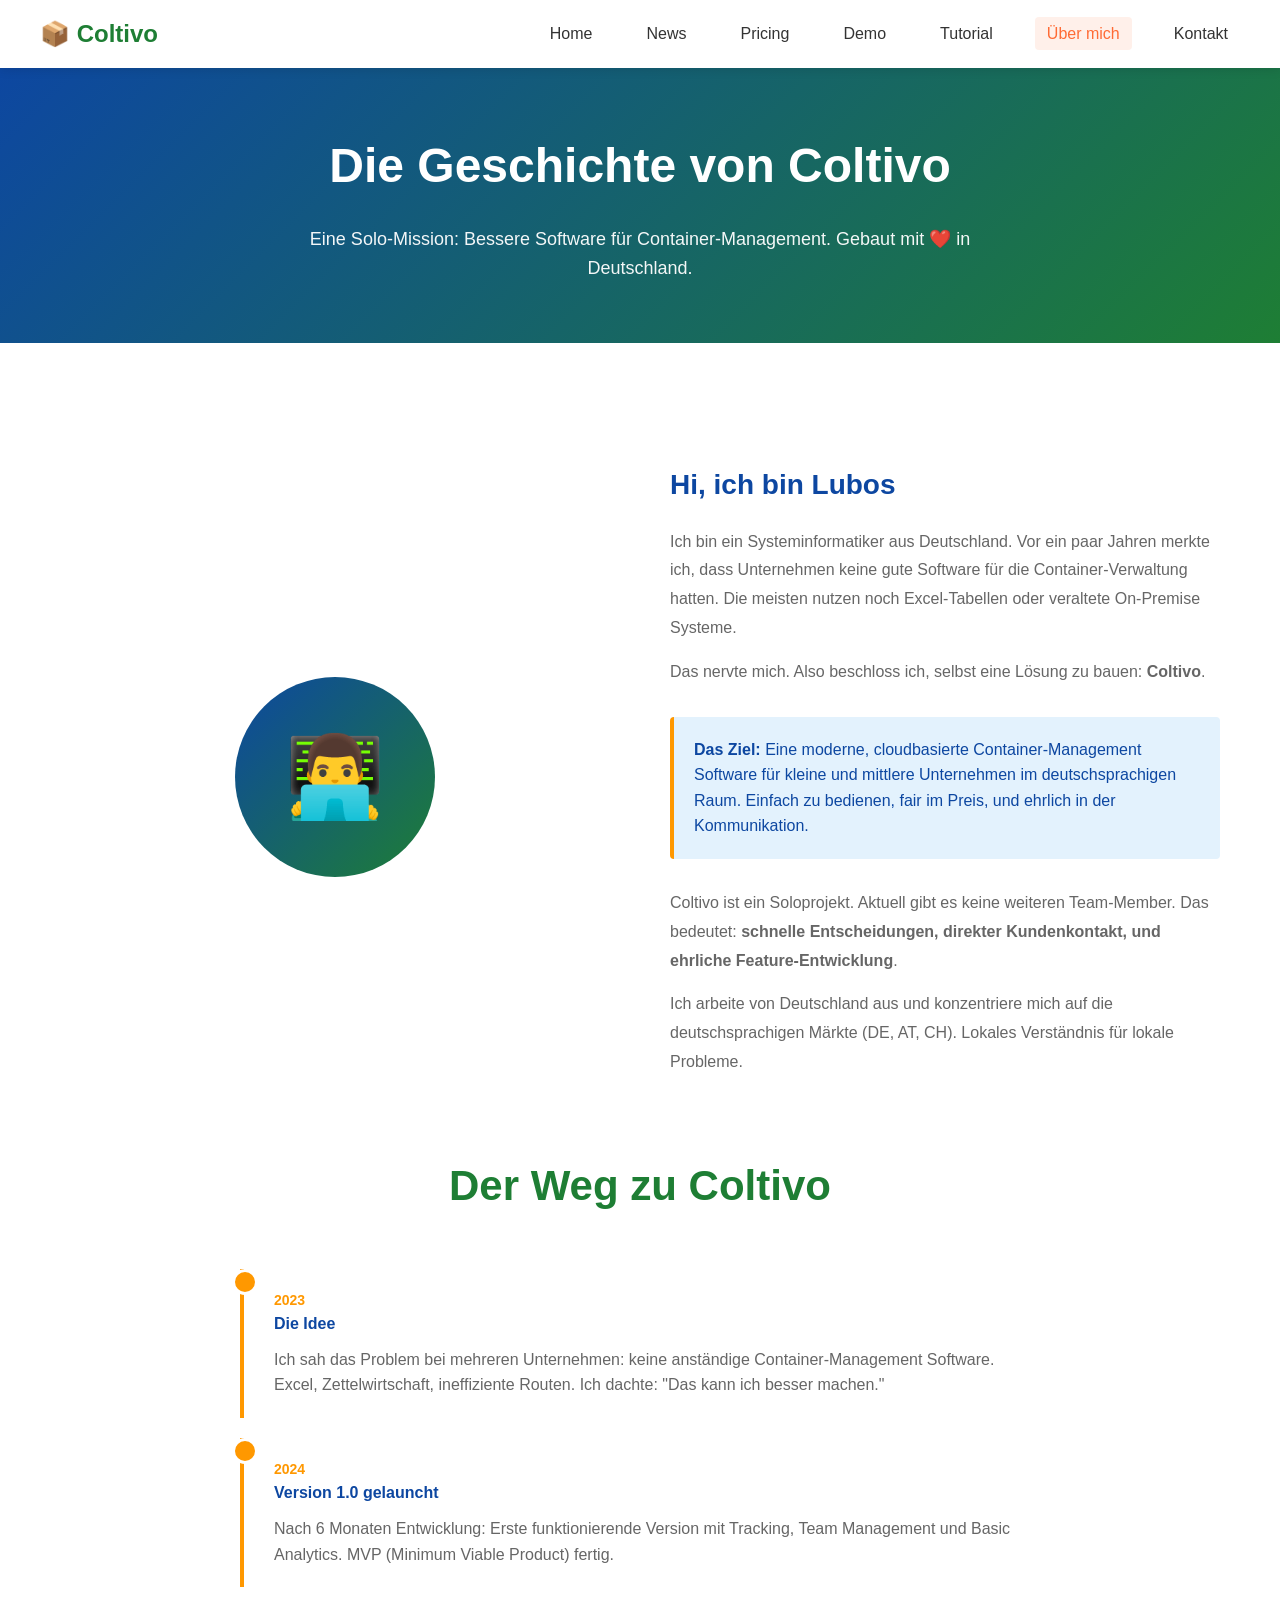
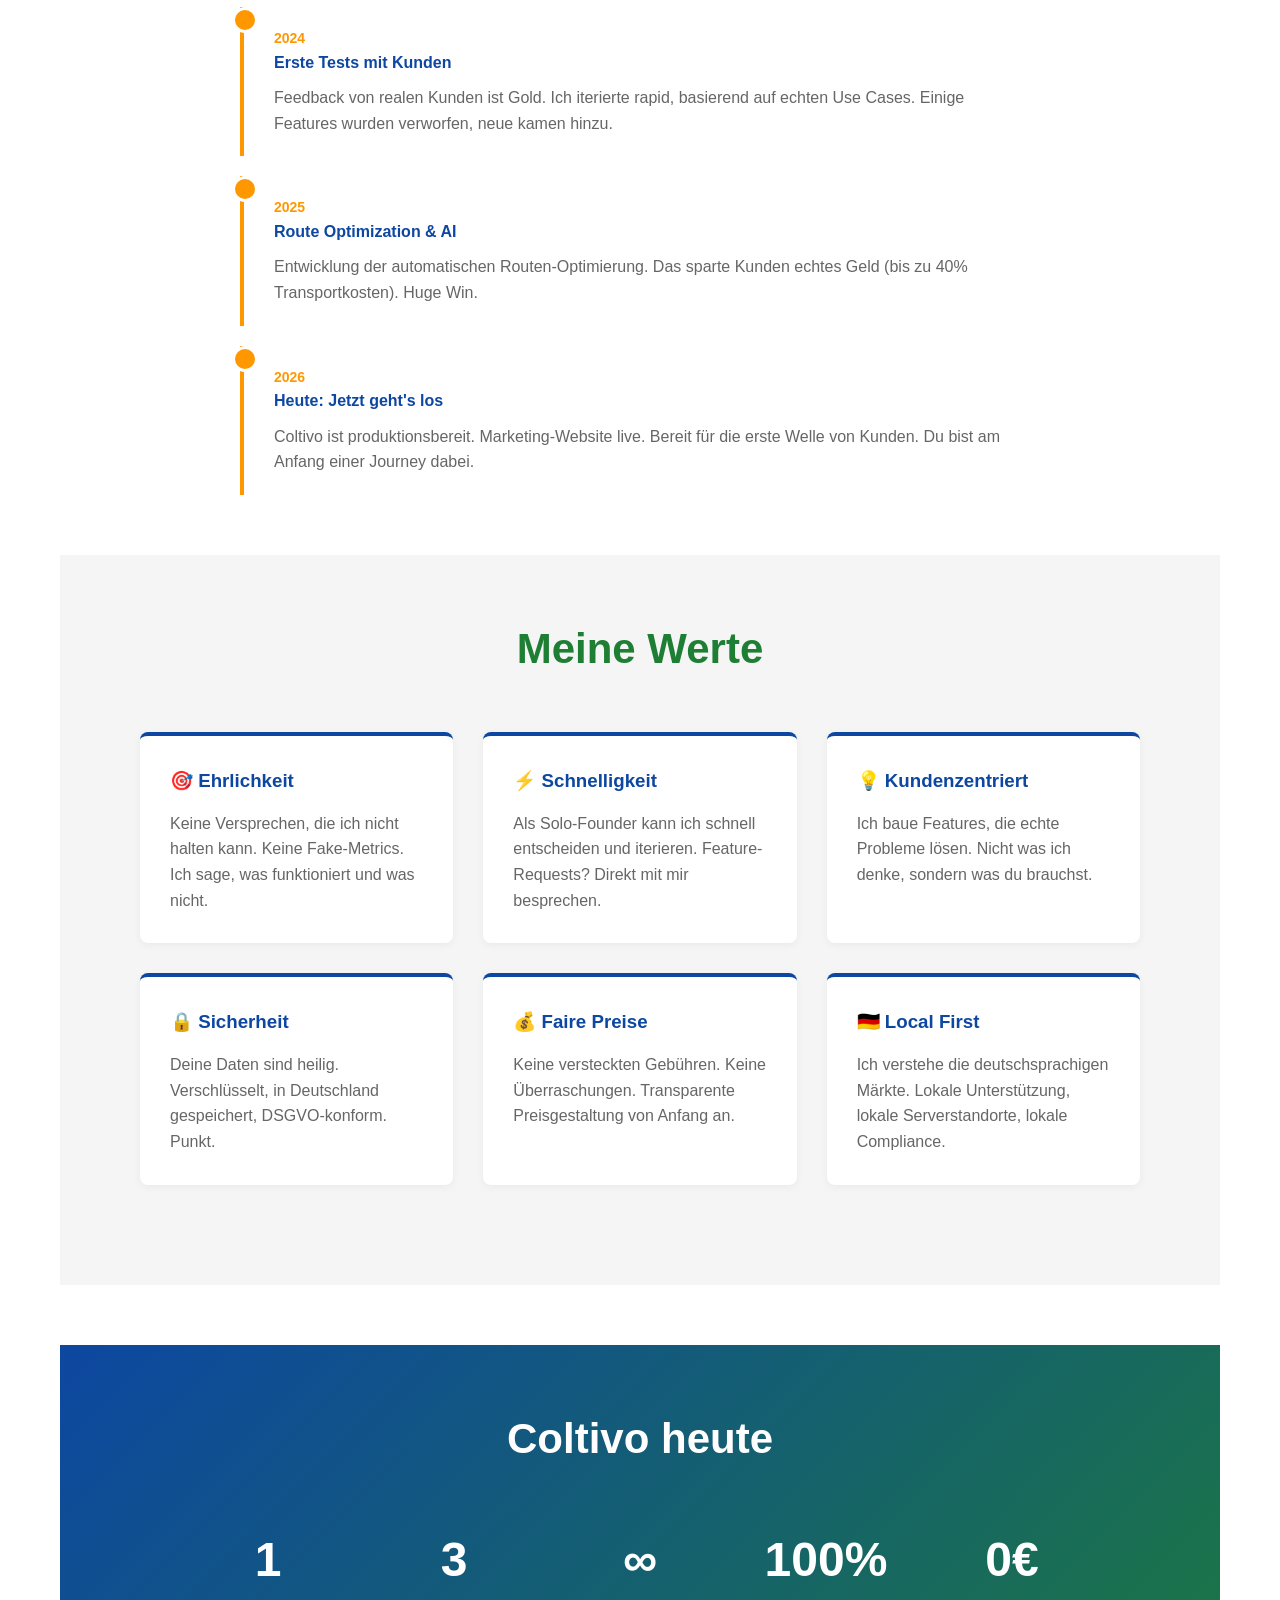
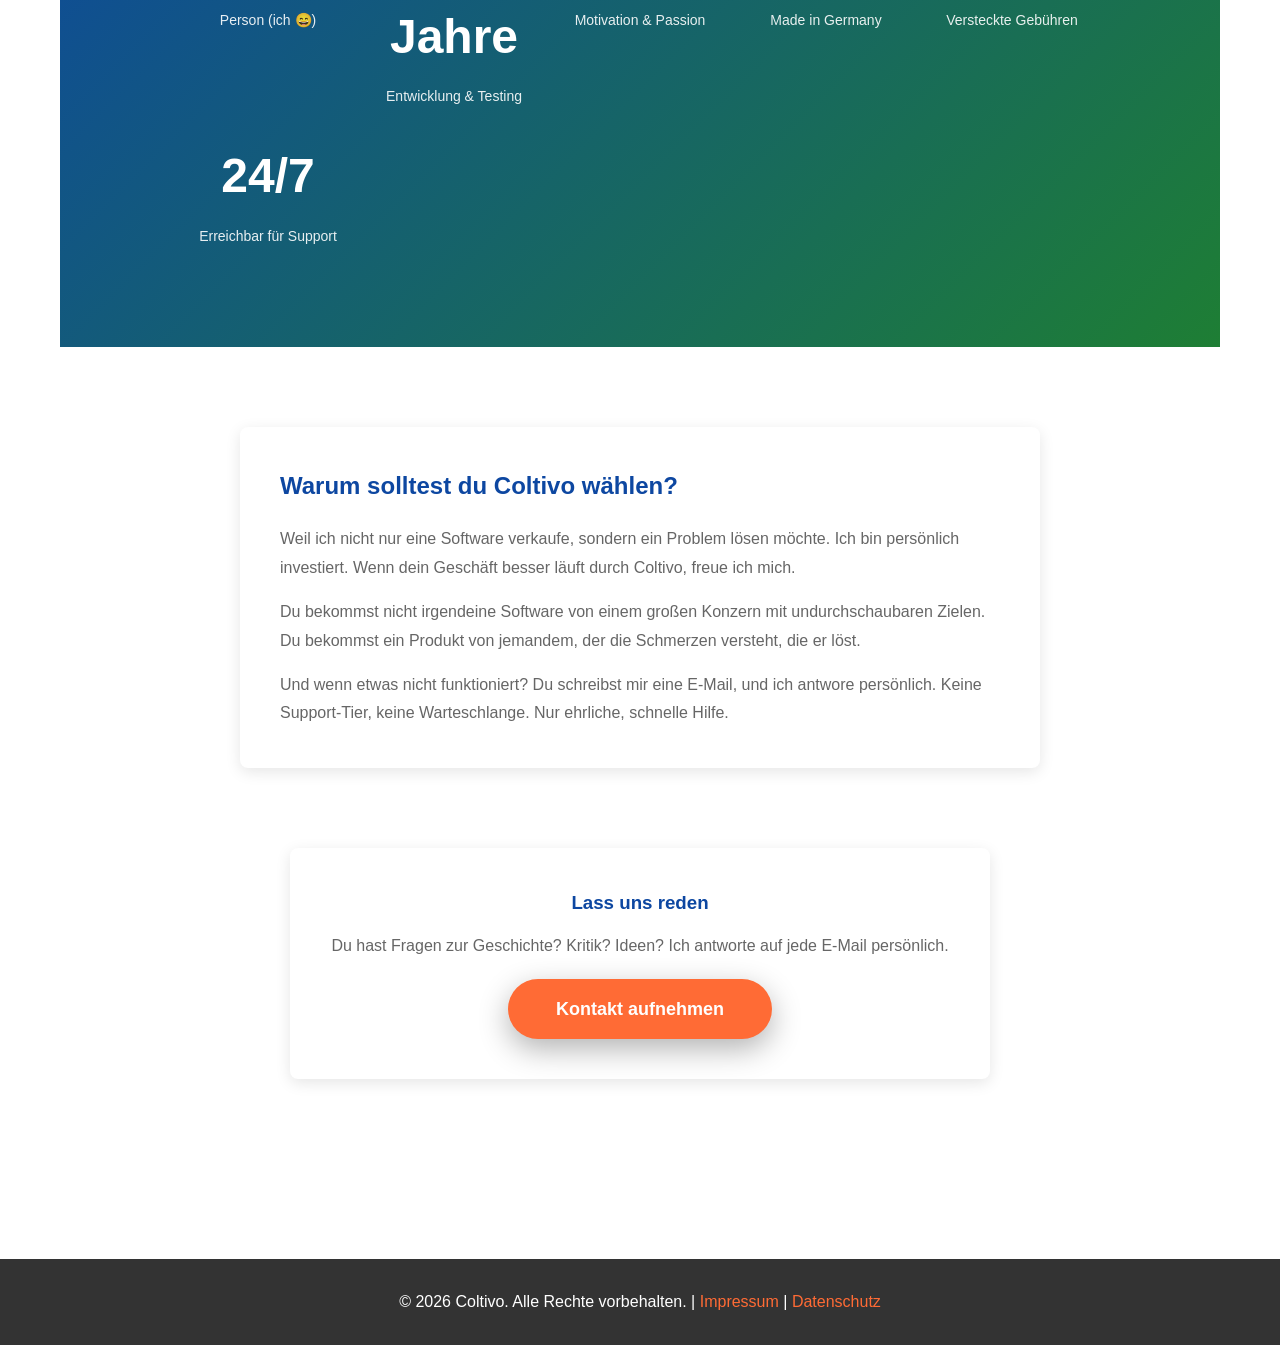
==== commit bff204c0: "neue text" ====
--- a/about.html
+++ b/about.html
@@ -1,5 +1,6 @@
 <!DOCTYPE html>
 <html lang="de">
+
 <head>
     <meta charset="UTF-8">
     <meta name="viewport" content="width=device-width, initial-scale=1.0">
@@ -198,6 +199,7 @@
         }
     </style>
 </head>
+
 <body>
     <!-- NAVIGATION -->
     <nav>
@@ -226,60 +228,71 @@
         <div class="founder-section">
             <div class="founder-photo">👨‍💻</div>
             <div class="founder-story">
-                <h2>Hi, ich bin Lübos</h2>
+                <h2>Hi, ich bin Lubos</h2>
                 <p>
-                    Ich bin ein Full-Stack Developer & Systeminformatiker aus Deutschland. Vor ein paar Jahren merkte ich, dass Unternehmen keine gute Software für die Container-Verwaltung hatten. Die meisten nutzen noch Excel-Tabellen oder veraltete On-Premise Systeme.
+                    Ich bin ein Systeminformatiker aus Deutschland. Vor ein paar Jahren merkte ich, dass Unternehmen
+                    keine gute Software für die Container-Verwaltung hatten. Die meisten nutzen noch Excel-Tabellen oder
+                    veraltete On-Premise Systeme.
                 </p>
                 <p>
                     Das nervte mich. Also beschloss ich, selbst eine Lösung zu bauen: <strong>Coltivo</strong>.
                 </p>
-                
+
                 <div class="story-highlight">
-                    <strong>Das Ziel:</strong> Eine moderne, cloudbasierte Container-Management Software für kleine und mittlere Unternehmen im deutschsprachigen Raum. Einfach zu bedienen, fair im Preis, und ehrlich in der Kommunikation.
+                    <strong>Das Ziel:</strong> Eine moderne, cloudbasierte Container-Management Software für kleine und
+                    mittlere Unternehmen im deutschsprachigen Raum. Einfach zu bedienen, fair im Preis, und ehrlich in
+                    der Kommunikation.
                 </div>
 
                 <p>
-                    Coltivo ist ein Soloprojekt. Aktuell gibt es keine weiteren Team-Member. Das bedeutet: <strong>schnelle Entscheidungen, direkter Kundenkontakt, und ehrliche Feature-Entwicklung</strong>.
+                    Coltivo ist ein Soloprojekt. Aktuell gibt es keine weiteren Team-Member. Das bedeutet:
+                    <strong>schnelle Entscheidungen, direkter Kundenkontakt, und ehrliche Feature-Entwicklung</strong>.
                 </p>
 
                 <p>
-                    Ich arbeite von Deutschland aus und konzentriere mich auf die deutschsprachigen Märkte (DE, AT, CH). Lokales Verständnis für lokale Probleme.
+                    Ich arbeite von Deutschland aus und konzentriere mich auf die deutschsprachigen Märkte (DE, AT, CH).
+                    Lokales Verständnis für lokale Probleme.
                 </p>
             </div>
         </div>
 
         <!-- STORY TIMELINE -->
         <h2 class="section-title">Der Weg zu Coltivo</h2>
-        
+
         <div class="timeline">
             <div class="timeline-item">
                 <div class="year">2023</div>
                 <h4>Die Idee</h4>
-                <p>Ich sah das Problem bei mehreren Unternehmen: keine anständige Container-Management Software. Excel, Zettelwirtschaft, ineffiziente Routen. Ich dachte: "Das kann ich besser machen."</p>
+                <p>Ich sah das Problem bei mehreren Unternehmen: keine anständige Container-Management Software. Excel,
+                    Zettelwirtschaft, ineffiziente Routen. Ich dachte: "Das kann ich besser machen."</p>
             </div>
 
             <div class="timeline-item">
                 <div class="year">2024</div>
                 <h4>Version 1.0 gelauncht</h4>
-                <p>Nach 6 Monaten Entwicklung: Erste funktionierende Version mit Tracking, Team Management und Basic Analytics. MVP (Minimum Viable Product) fertig.</p>
+                <p>Nach 6 Monaten Entwicklung: Erste funktionierende Version mit Tracking, Team Management und Basic
+                    Analytics. MVP (Minimum Viable Product) fertig.</p>
             </div>
 
             <div class="timeline-item">
                 <div class="year">2024</div>
                 <h4>Erste Tests mit Kunden</h4>
-                <p>Feedback von realen Kunden ist Gold. Ich iterierte rapid, basierend auf echten Use Cases. Einige Features wurden verworfen, neue kamen hinzu.</p>
+                <p>Feedback von realen Kunden ist Gold. Ich iterierte rapid, basierend auf echten Use Cases. Einige
+                    Features wurden verworfen, neue kamen hinzu.</p>
             </div>
 
             <div class="timeline-item">
                 <div class="year">2025</div>
                 <h4>Route Optimization & AI</h4>
-                <p>Entwicklung der automatischen Routen-Optimierung. Das sparte Kunden echtes Geld (bis zu 40% Transportkosten). Huge Win.</p>
+                <p>Entwicklung der automatischen Routen-Optimierung. Das sparte Kunden echtes Geld (bis zu 40%
+                    Transportkosten). Huge Win.</p>
             </div>
 
             <div class="timeline-item">
                 <div class="year">2026</div>
                 <h4>Heute: Jetzt geht's los</h4>
-                <p>Coltivo ist produktionsbereit. Marketing-Website live. Bereit für die erste Welle von Kunden. Du bist am Anfang einer Journey dabei.</p>
+                <p>Coltivo ist produktionsbereit. Marketing-Website live. Bereit für die erste Welle von Kunden. Du bist
+                    am Anfang einer Journey dabei.</p>
             </div>
         </div>
 
@@ -290,12 +303,14 @@
             <div class="values-grid">
                 <div class="value-card">
                     <h3>🎯 Ehrlichkeit</h3>
-                    <p>Keine Versprechen, die ich nicht halten kann. Keine Fake-Metrics. Ich sage, was funktioniert und was nicht.</p>
+                    <p>Keine Versprechen, die ich nicht halten kann. Keine Fake-Metrics. Ich sage, was funktioniert und
+                        was nicht.</p>
                 </div>
 
                 <div class="value-card">
                     <h3>⚡ Schnelligkeit</h3>
-                    <p>Als Solo-Founder kann ich schnell entscheiden und iterieren. Feature-Requests? Direkt mit mir besprechen.</p>
+                    <p>Als Solo-Founder kann ich schnell entscheiden und iterieren. Feature-Requests? Direkt mit mir
+                        besprechen.</p>
                 </div>
 
                 <div class="value-card">
@@ -315,7 +330,8 @@
 
                 <div class="value-card">
                     <h3>🇩🇪 Local First</h3>
-                    <p>Ich verstehe die deutschsprachigen Märkte. Lokale Unterstützung, lokale Serverstandorte, lokale Compliance.</p>
+                    <p>Ich verstehe die deutschsprachigen Märkte. Lokale Unterstützung, lokale Serverstandorte, lokale
+                        Compliance.</p>
                 </div>
             </div>
         </div>
@@ -323,7 +339,7 @@
         <!-- STATS -->
         <div class="stats">
             <h2 class="section-title" style="color: white;">Coltivo heute</h2>
-            
+
             <div class="stats-grid">
                 <div class="stat-item">
                     <h2>1</h2>
@@ -358,16 +374,20 @@
         </div>
 
         <!-- WARUM ICH -->
-        <div style="max-width: 800px; margin: 80px auto; padding: 40px; background: white; border-radius: 8px; box-shadow: 0 4px 15px rgba(0, 0, 0, 0.1);">
+        <div
+            style="max-width: 800px; margin: 80px auto; padding: 40px; background: white; border-radius: 8px; box-shadow: 0 4px 15px rgba(0, 0, 0, 0.1);">
             <h2 style="color: #0d47a1; margin-bottom: 20px;">Warum solltest du Coltivo wählen?</h2>
             <p style="color: #666; line-height: 1.8; margin-bottom: 15px;">
-                Weil ich nicht nur eine Software verkaufe, sondern ein Problem lösen möchte. Ich bin persönlich investiert. Wenn dein Geschäft besser läuft durch Coltivo, freue ich mich.
+                Weil ich nicht nur eine Software verkaufe, sondern ein Problem lösen möchte. Ich bin persönlich
+                investiert. Wenn dein Geschäft besser läuft durch Coltivo, freue ich mich.
             </p>
             <p style="color: #666; line-height: 1.8; margin-bottom: 15px;">
-                Du bekommst nicht irgendeine Software von einem großen Konzern mit undurchschaubaren Zielen. Du bekommst ein Produkt von jemandem, der die Schmerzen versteht, die er löst.
+                Du bekommst nicht irgendeine Software von einem großen Konzern mit undurchschaubaren Zielen. Du bekommst
+                ein Produkt von jemandem, der die Schmerzen versteht, die er löst.
             </p>
             <p style="color: #666; line-height: 1.8;">
-                Und wenn etwas nicht funktioniert? Du schreibst mir eine E-Mail, und ich antwore persönlich. Keine Support-Tier, keine Warteschlange. Nur ehrliche, schnelle Hilfe.
+                Und wenn etwas nicht funktioniert? Du schreibst mir eine E-Mail, und ich antwore persönlich. Keine
+                Support-Tier, keine Warteschlange. Nur ehrliche, schnelle Hilfe.
             </p>
         </div>
 
@@ -386,4 +406,5 @@
 
     <script src="script.js"></script>
 </body>
-</html>
+
+</html>
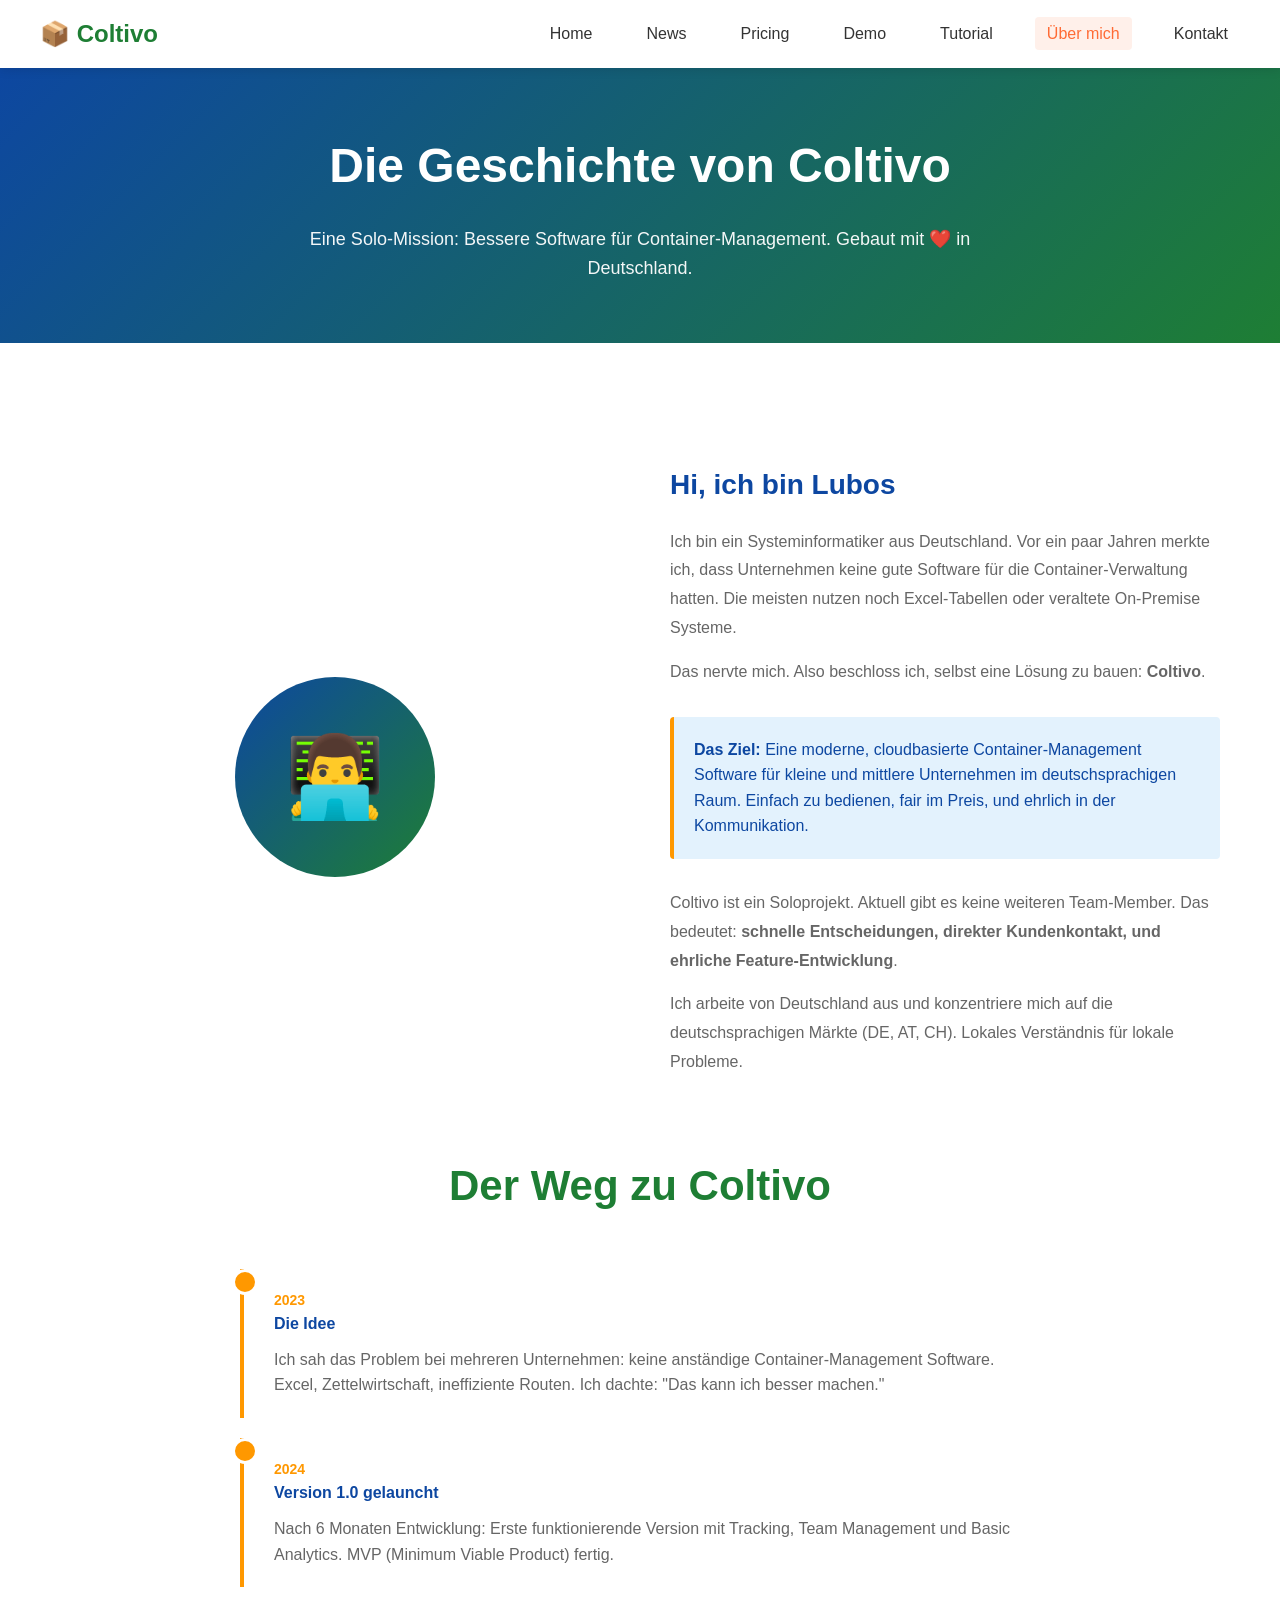
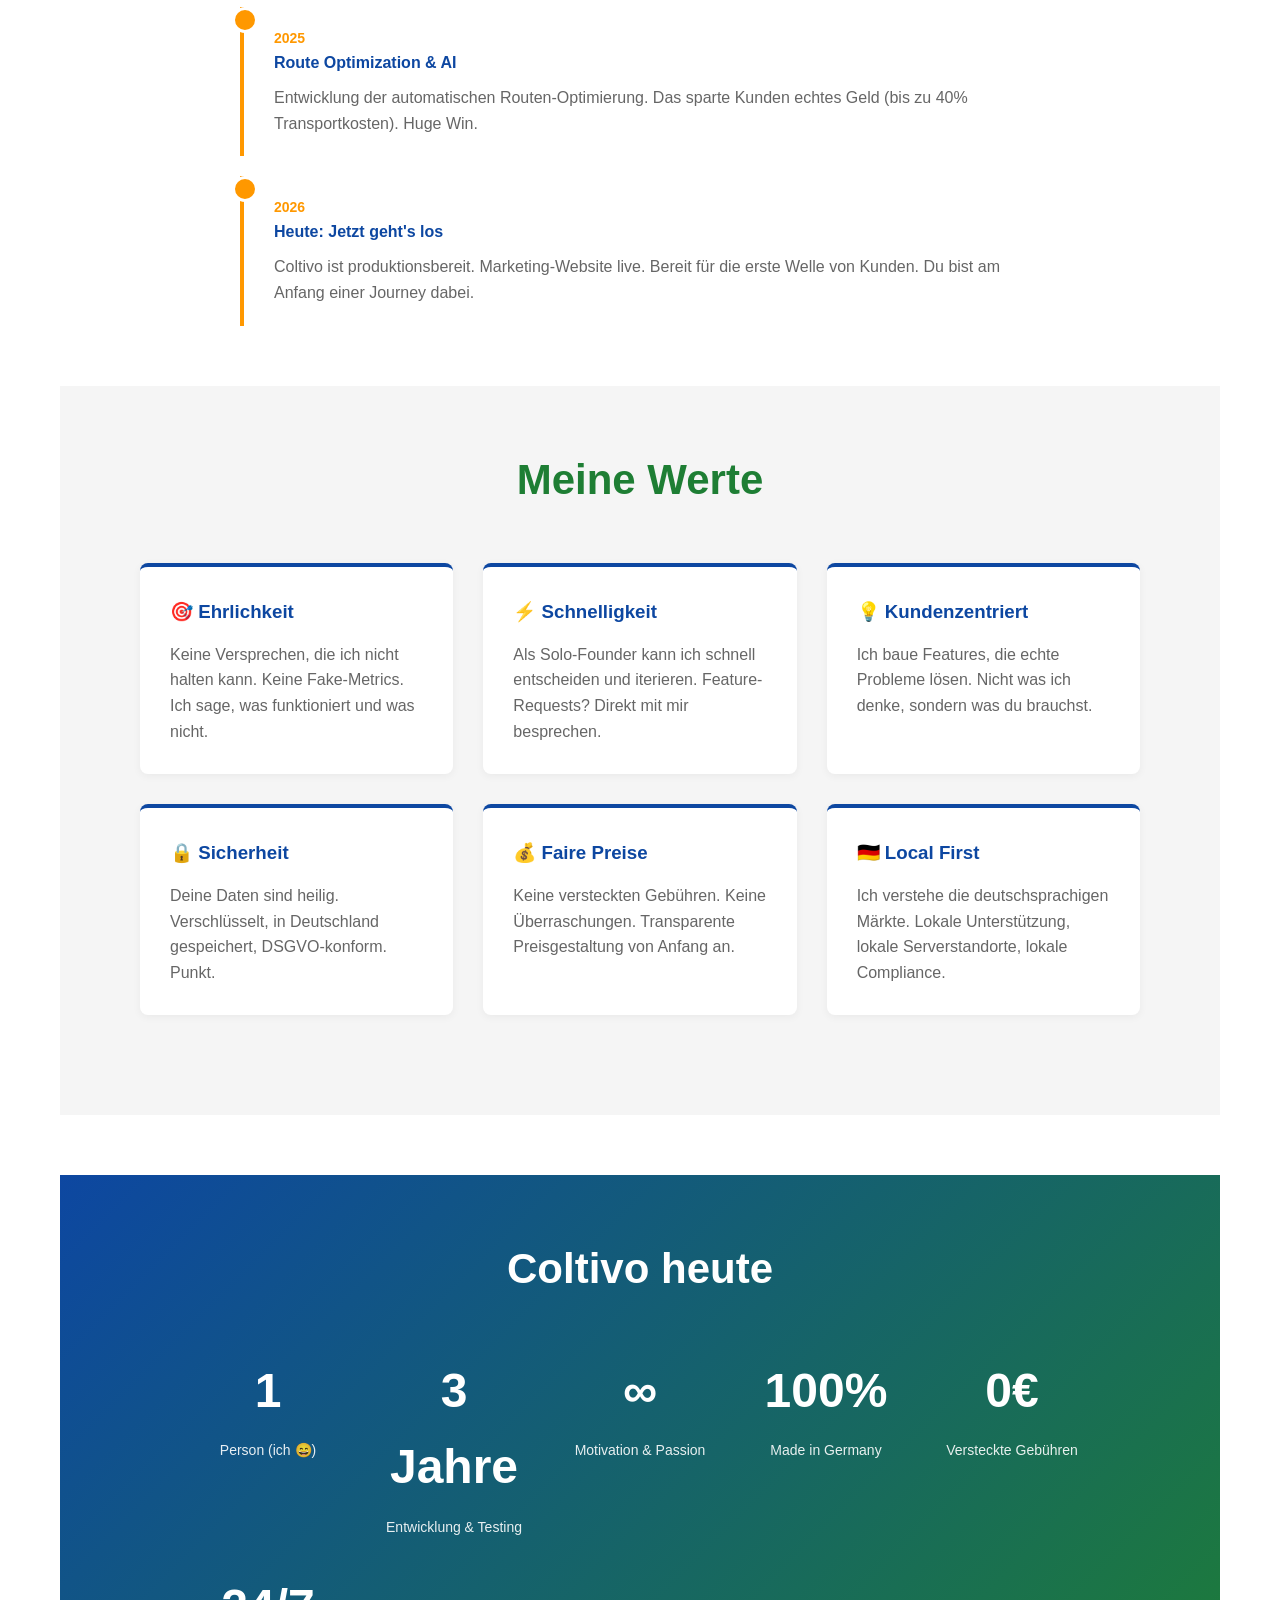
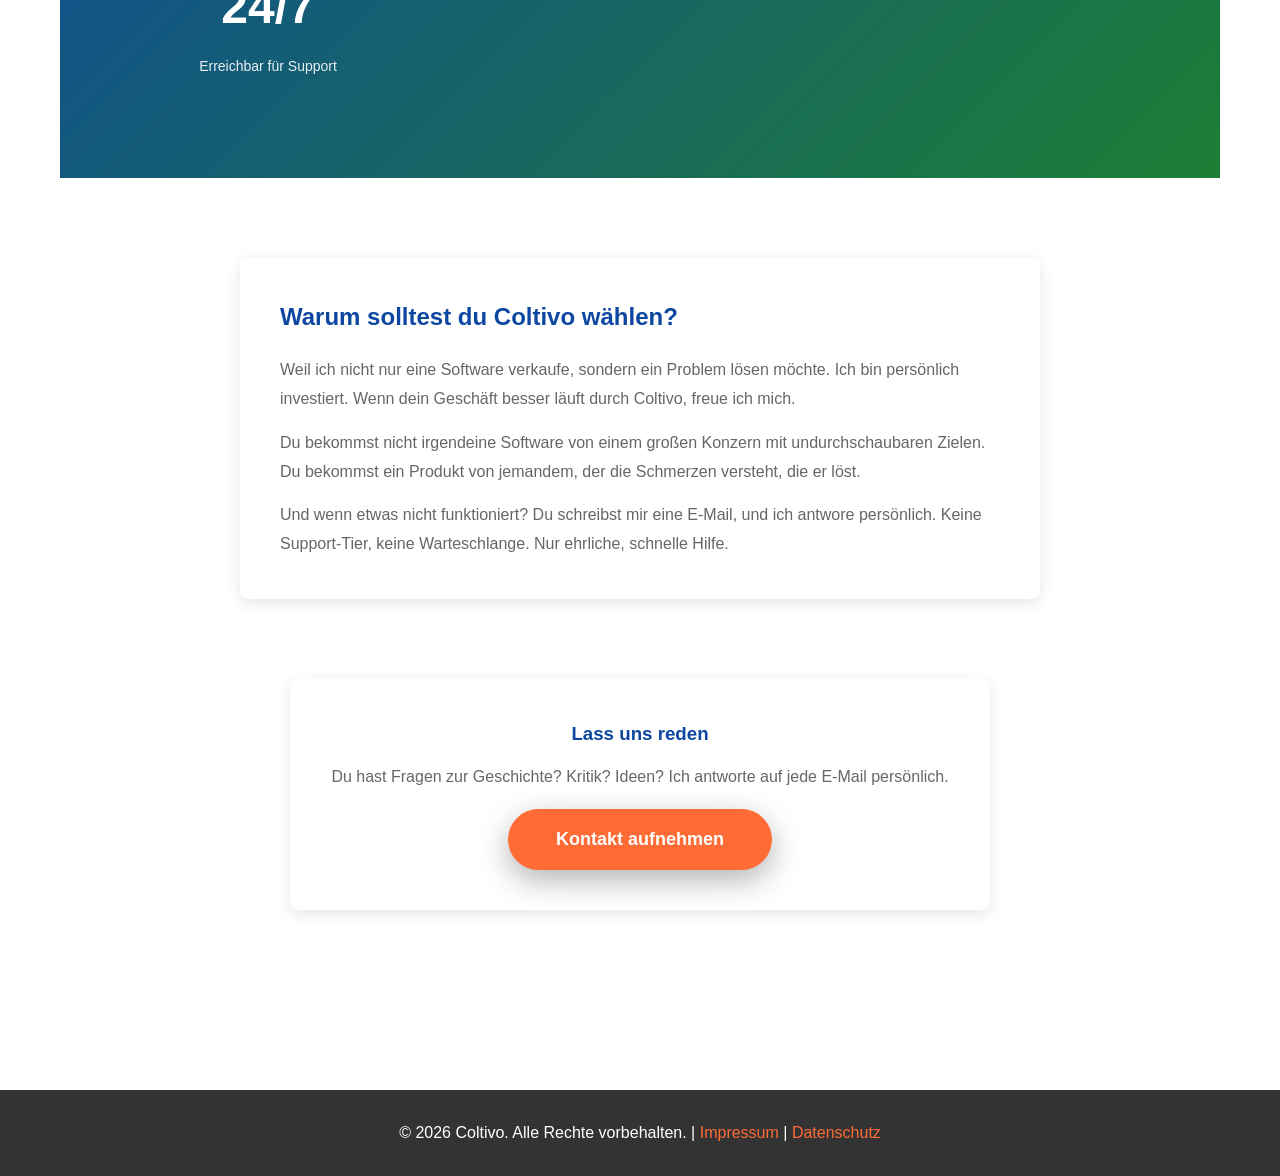
==== commit e68e5acd: "neue text" ====
--- a/about.html
+++ b/about.html
@@ -272,13 +272,6 @@
                 <h4>Version 1.0 gelauncht</h4>
                 <p>Nach 6 Monaten Entwicklung: Erste funktionierende Version mit Tracking, Team Management und Basic
                     Analytics. MVP (Minimum Viable Product) fertig.</p>
-            </div>
-
-            <div class="timeline-item">
-                <div class="year">2024</div>
-                <h4>Erste Tests mit Kunden</h4>
-                <p>Feedback von realen Kunden ist Gold. Ich iterierte rapid, basierend auf echten Use Cases. Einige
-                    Features wurden verworfen, neue kamen hinzu.</p>
             </div>
 
             <div class="timeline-item">
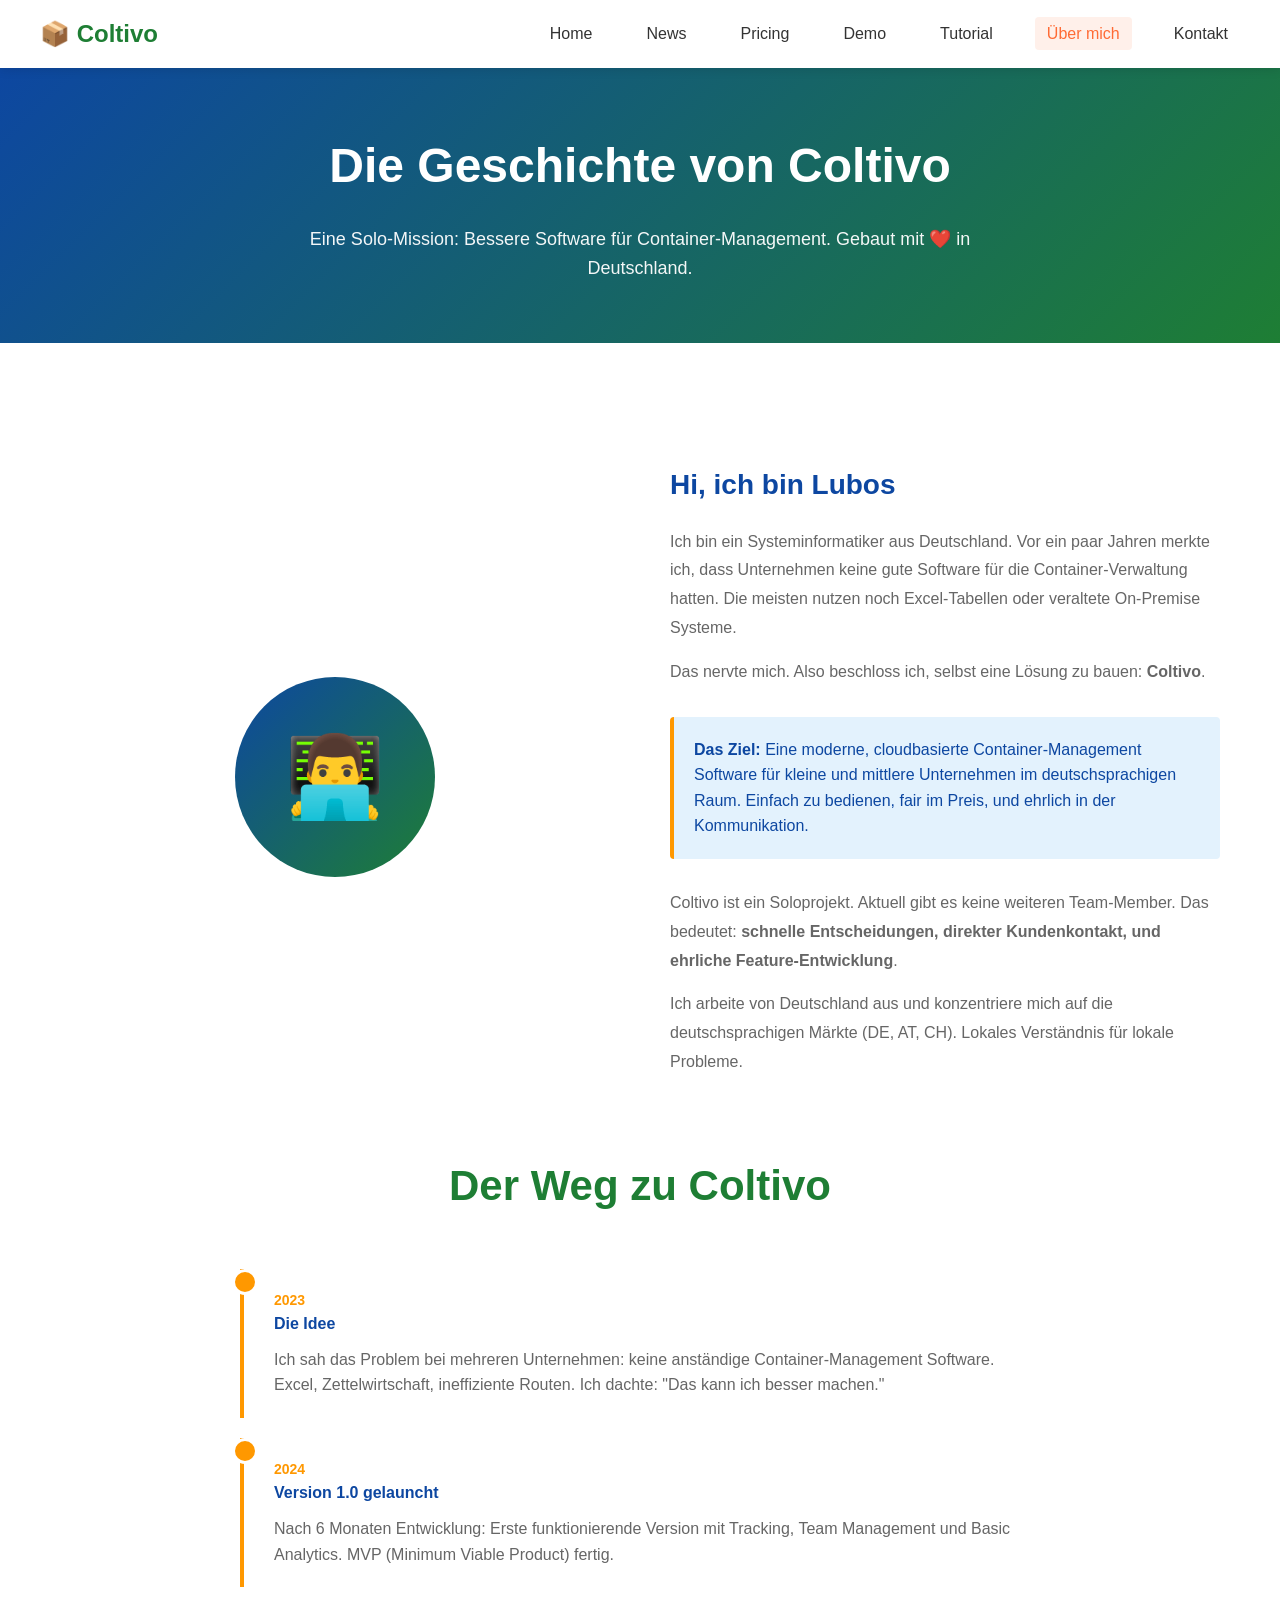
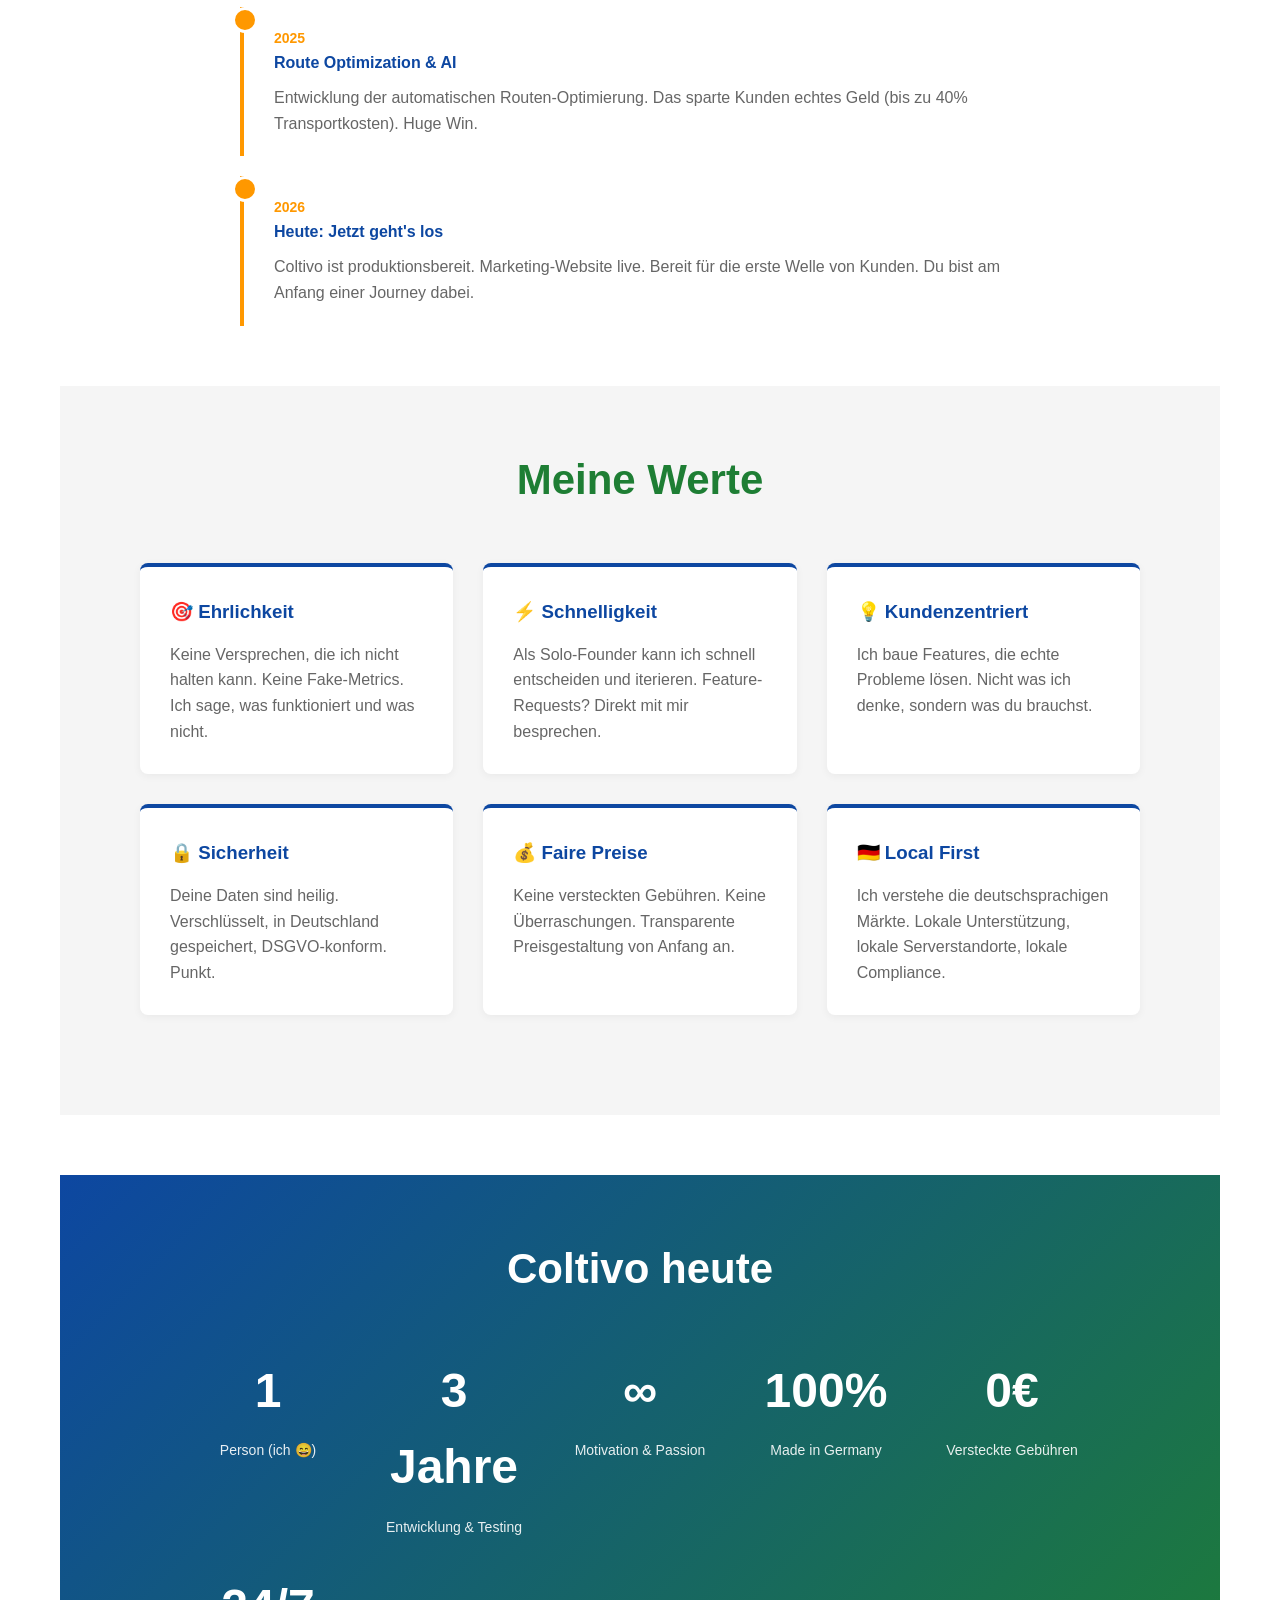
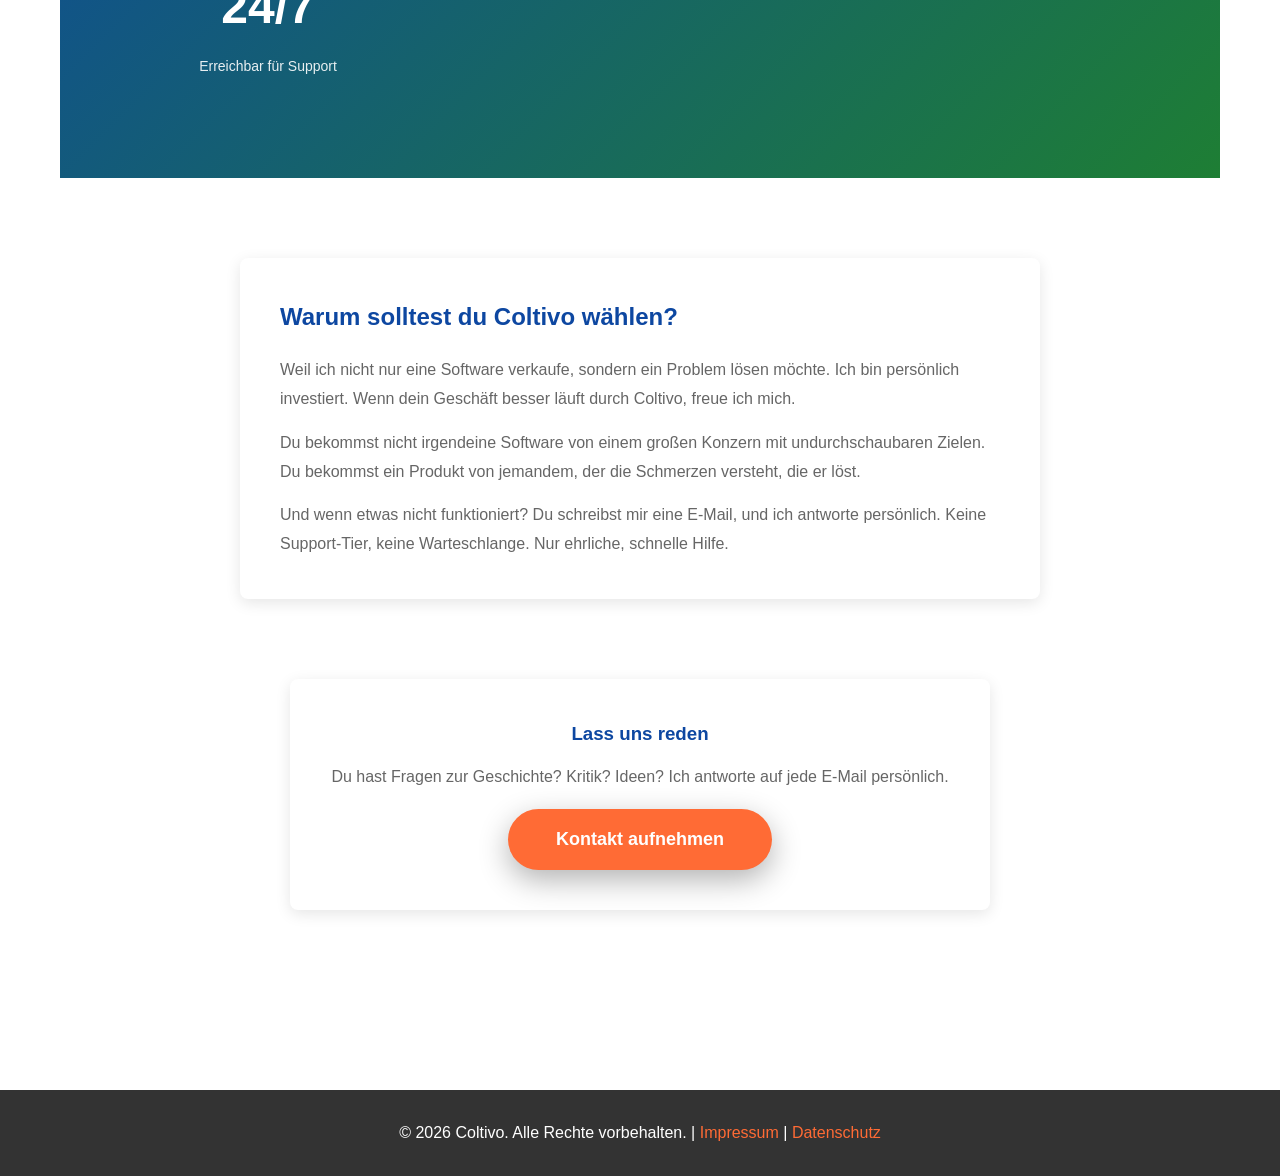
==== commit 1b53905a: "new improvements add" ====
--- a/about.html
+++ b/about.html
@@ -379,7 +379,7 @@
                 ein Produkt von jemandem, der die Schmerzen versteht, die er löst.
             </p>
             <p style="color: #666; line-height: 1.8;">
-                Und wenn etwas nicht funktioniert? Du schreibst mir eine E-Mail, und ich antwore persönlich. Keine
+                Und wenn etwas nicht funktioniert? Du schreibst mir eine E-Mail, und ich antworte persönlich. Keine
                 Support-Tier, keine Warteschlange. Nur ehrliche, schnelle Hilfe.
             </p>
         </div>
@@ -394,7 +394,7 @@
 
     <!-- FOOTER -->
     <footer>
-        <p>&copy; 2026 Coltivo. Alle Rechte vorbehalten. | <a href="#">Impressum</a> | <a href="#">Datenschutz</a></p>
+        <p>&copy; 2026 Coltivo. Alle Rechte vorbehalten. | <a href="impressum.html">Impressum</a> | <a href="datenschutz.html">Datenschutz</a></p>
     </footer>
 
     <script src="script.js"></script>
--- a/styles.css
+++ b/styles.css
@@ -185,6 +185,68 @@
     }
 }
 
+/* SUCCESS MESSAGE */
+.success-message {
+    background: #d4edda;
+    border: 1px solid #c3e6cb;
+    color: #155724;
+    padding: 20px;
+    border-radius: 4px;
+    text-align: center;
+    display: none;
+    margin-bottom: 20px;
+    animation: slideIn 0.3s ease;
+}
+
+.success-message.show {
+    display: block;
+}
+
+.success-message h3 {
+    margin-bottom: 10px;
+    color: #155724;
+}
+
+/* FAQ */
+.faq-item {
+    background: white;
+    padding: 20px;
+    border-radius: 8px;
+    margin-bottom: 15px;
+    box-shadow: 0 2px 8px rgba(0, 0, 0, 0.05);
+}
+
+.faq-item h4 {
+    color: #0d47a1;
+    margin-bottom: 10px;
+    cursor: pointer;
+    display: flex;
+    justify-content: space-between;
+    align-items: center;
+    font-weight: 600;
+}
+
+.faq-item h4::after {
+    content: '▼';
+    font-size: 12px;
+    transition: transform 0.3s ease;
+}
+
+.faq-item h4.open::after {
+    transform: rotate(180deg);
+}
+
+.faq-answer {
+    color: #666;
+    line-height: 1.6;
+    display: none;
+    margin-top: 10px;
+}
+
+.faq-answer.show {
+    display: block;
+}
+
 /* RESPONSIVE */
 @media (max-width: 768px) {
     .nav-links {
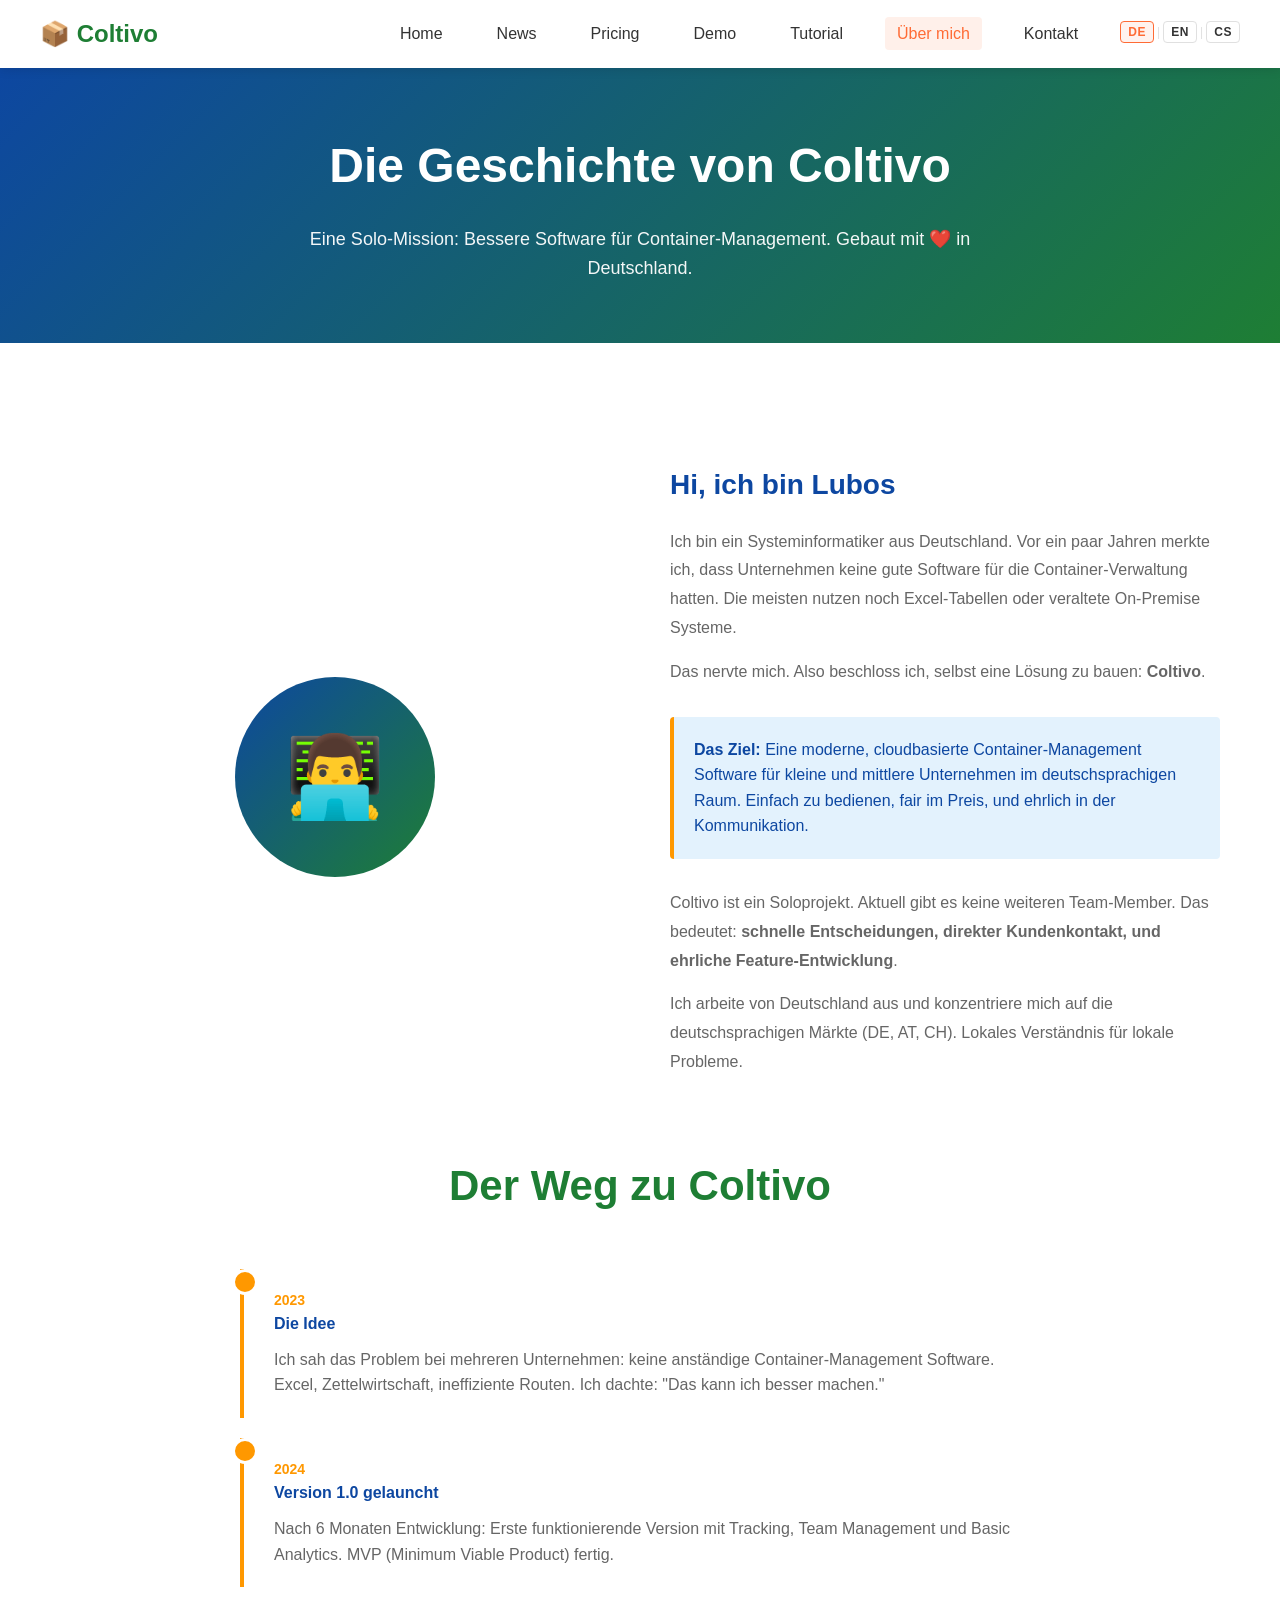
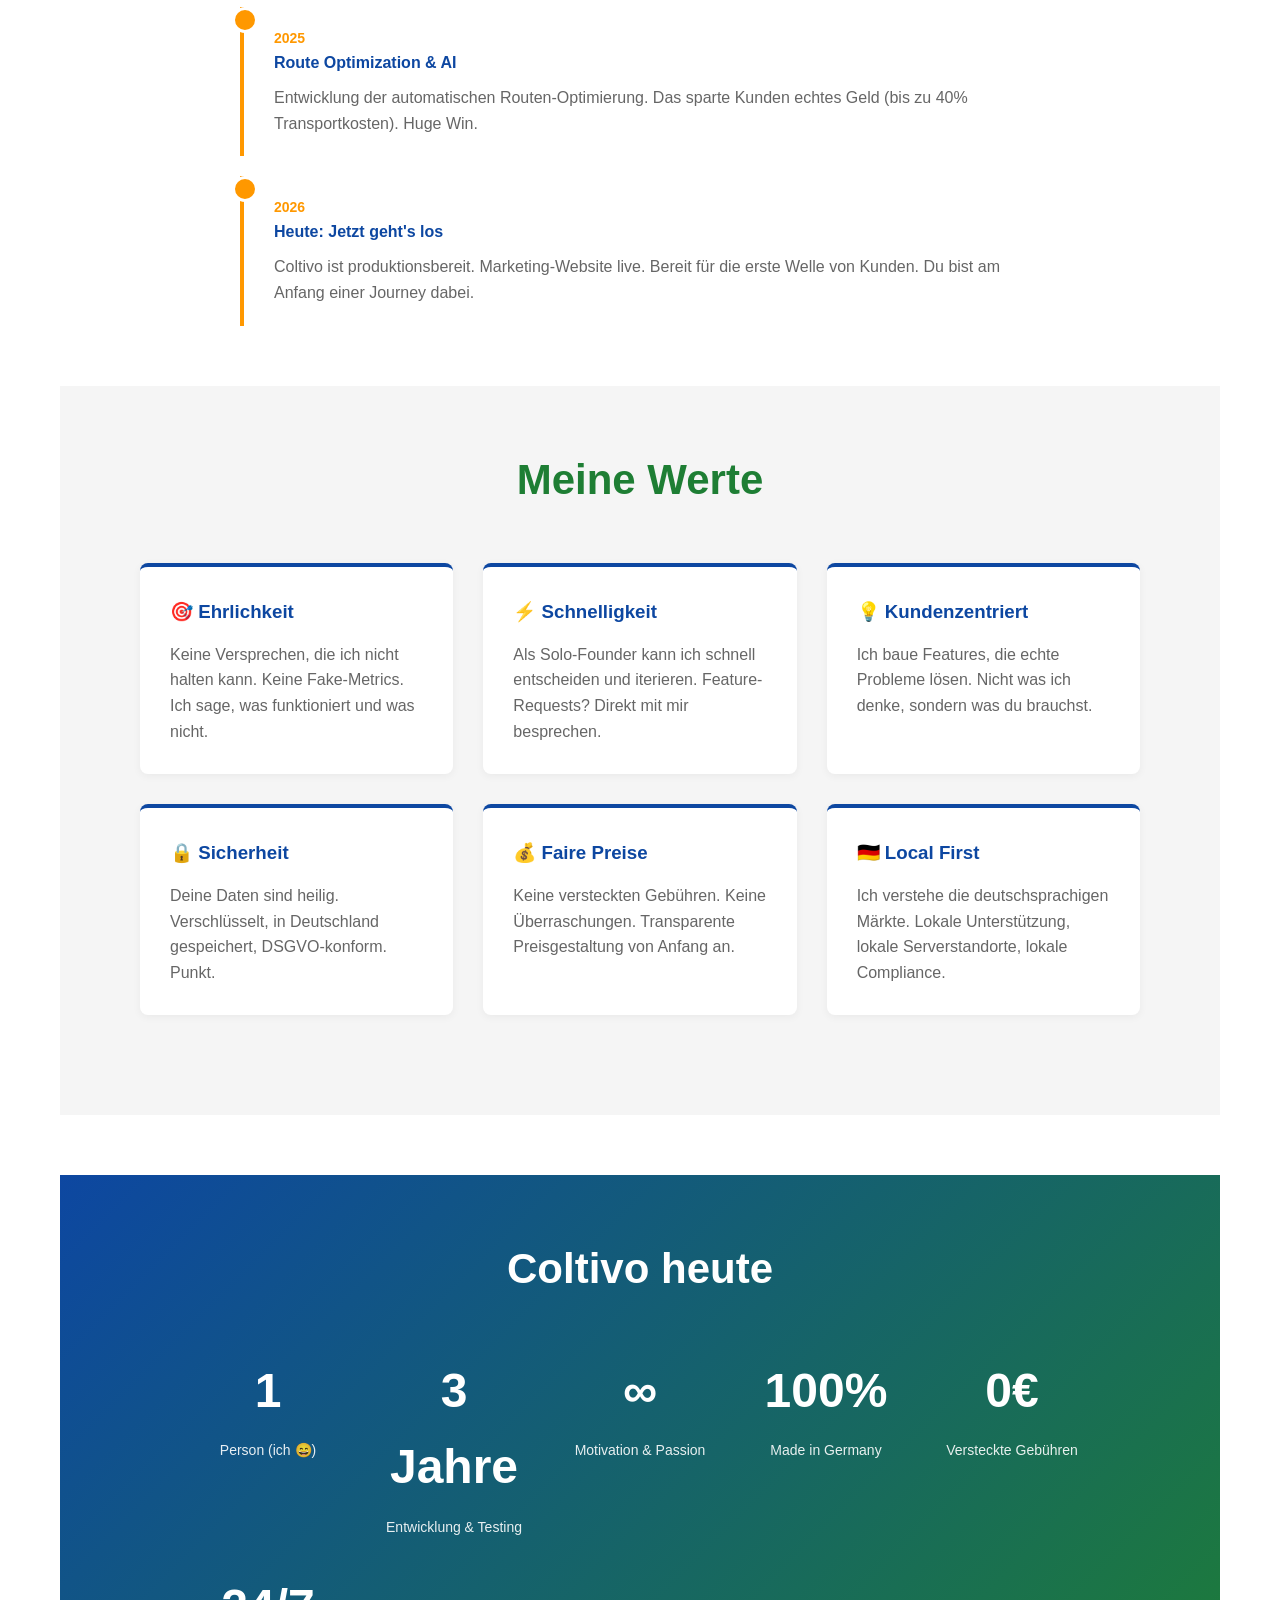
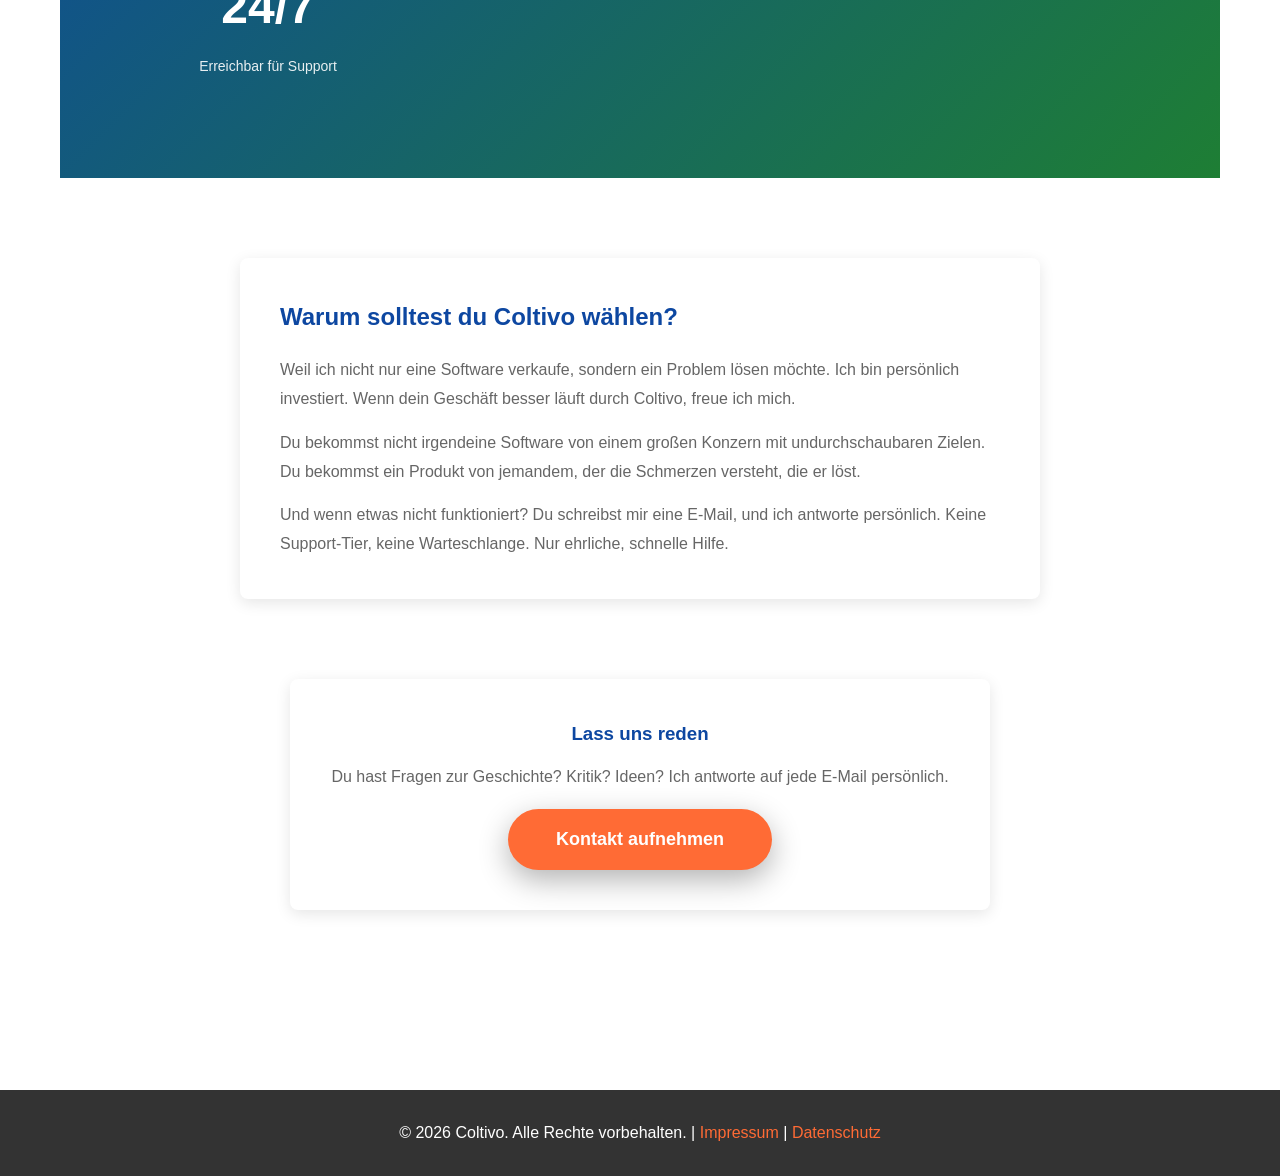
==== commit 36192e51: "feat: translation add" ====
--- a/about.html
+++ b/about.html
@@ -6,6 +6,7 @@
     <meta name="viewport" content="width=device-width, initial-scale=1.0">
     <title>Über mich - Coltivo</title>
     <link rel="stylesheet" href="styles.css">
+    <script src="translations.js"></script>
     <style>
         .about-hero {
             background: linear-gradient(135deg, #0d47a1 0%, #1e7e34 100%);
@@ -211,16 +212,25 @@
                 <li><a href="calculator.html">Pricing</a></li>
                 <li><a href="demo.html">Demo</a></li>
                 <li><a href="video.html">Tutorial</a></li>
-                <li><a href="about.html" class="active">Über mich</a></li>
-                <li><a href="contact.html">Kontakt</a></li>
+                <li><a href="about.html" class="active" data-i18n="nav_about">Über mich</a></li>
+                <li><a href="contact.html" data-i18n="nav_contact">Kontakt</a></li>
+                <li>
+                    <div class="lang-switcher">
+                        <button class="lang-btn" data-lang="de" onclick="setLang('de')">DE</button>
+                        <span class="lang-sep">|</span>
+                        <button class="lang-btn" data-lang="en" onclick="setLang('en')">EN</button>
+                        <span class="lang-sep">|</span>
+                        <button class="lang-btn" data-lang="cs" onclick="setLang('cs')">CS</button>
+                    </div>
+                </li>
             </ul>
         </div>
     </nav>
 
     <!-- ABOUT HERO -->
     <div class="about-hero">
-        <h1>Die Geschichte von Coltivo</h1>
-        <p>Eine Solo-Mission: Bessere Software für Container-Management. Gebaut mit ❤️ in Deutschland.</p>
+        <h1 data-i18n="about_hero_title">Die Geschichte von Coltivo</h1>
+        <p data-i18n="about_hero_sub">Eine Solo-Mission: Bessere Software für Container-Management. Gebaut mit ❤️ in Deutschland.</p>
     </div>
 
     <!-- FOUNDER STORY -->
@@ -228,28 +238,28 @@
         <div class="founder-section">
             <div class="founder-photo">👨‍💻</div>
             <div class="founder-story">
-                <h2>Hi, ich bin Lubos</h2>
-                <p>
+                <h2 data-i18n="about_founder_title">Hi, ich bin Lubos</h2>
+                <p data-i18n="about_founder_p1">
                     Ich bin ein Systeminformatiker aus Deutschland. Vor ein paar Jahren merkte ich, dass Unternehmen
                     keine gute Software für die Container-Verwaltung hatten. Die meisten nutzen noch Excel-Tabellen oder
                     veraltete On-Premise Systeme.
                 </p>
-                <p>
+                <p data-i18n-html="about_founder_p2">
                     Das nervte mich. Also beschloss ich, selbst eine Lösung zu bauen: <strong>Coltivo</strong>.
                 </p>
 
-                <div class="story-highlight">
+                <div class="story-highlight" data-i18n-html="about_highlight">
                     <strong>Das Ziel:</strong> Eine moderne, cloudbasierte Container-Management Software für kleine und
                     mittlere Unternehmen im deutschsprachigen Raum. Einfach zu bedienen, fair im Preis, und ehrlich in
                     der Kommunikation.
                 </div>
 
-                <p>
+                <p data-i18n-html="about_founder_p3">
                     Coltivo ist ein Soloprojekt. Aktuell gibt es keine weiteren Team-Member. Das bedeutet:
                     <strong>schnelle Entscheidungen, direkter Kundenkontakt, und ehrliche Feature-Entwicklung</strong>.
                 </p>
 
-                <p>
+                <p data-i18n="about_founder_p4">
                     Ich arbeite von Deutschland aus und konzentriere mich auf die deutschsprachigen Märkte (DE, AT, CH).
                     Lokales Verständnis für lokale Probleme.
                 </p>
@@ -257,91 +267,88 @@
         </div>
 
         <!-- STORY TIMELINE -->
-        <h2 class="section-title">Der Weg zu Coltivo</h2>
+        <h2 class="section-title" data-i18n="about_timeline_title">Der Weg zu Coltivo</h2>
 
         <div class="timeline">
             <div class="timeline-item">
                 <div class="year">2023</div>
-                <h4>Die Idee</h4>
-                <p>Ich sah das Problem bei mehreren Unternehmen: keine anständige Container-Management Software. Excel,
+                <h4 data-i18n="about_2023_title">Die Idee</h4>
+                <p data-i18n="about_2023_body">Ich sah das Problem bei mehreren Unternehmen: keine anständige Container-Management Software. Excel,
                     Zettelwirtschaft, ineffiziente Routen. Ich dachte: "Das kann ich besser machen."</p>
             </div>
 
             <div class="timeline-item">
                 <div class="year">2024</div>
-                <h4>Version 1.0 gelauncht</h4>
-                <p>Nach 6 Monaten Entwicklung: Erste funktionierende Version mit Tracking, Team Management und Basic
+                <h4 data-i18n="about_2024_title">Version 1.0 gelauncht</h4>
+                <p data-i18n="about_2024_body">Nach 6 Monaten Entwicklung: Erste funktionierende Version mit Tracking, Team Management und Basic
                     Analytics. MVP (Minimum Viable Product) fertig.</p>
             </div>
 
             <div class="timeline-item">
                 <div class="year">2025</div>
                 <h4>Route Optimization & AI</h4>
-                <p>Entwicklung der automatischen Routen-Optimierung. Das sparte Kunden echtes Geld (bis zu 40%
+                <p data-i18n="about_2025_body">Entwicklung der automatischen Routen-Optimierung. Das sparte Kunden echtes Geld (bis zu 40%
                     Transportkosten). Huge Win.</p>
             </div>
 
             <div class="timeline-item">
                 <div class="year">2026</div>
-                <h4>Heute: Jetzt geht's los</h4>
-                <p>Coltivo ist produktionsbereit. Marketing-Website live. Bereit für die erste Welle von Kunden. Du bist
+                <h4 data-i18n="about_2026_title">Heute: Jetzt geht's los</h4>
+                <p data-i18n="about_2026_body">Coltivo ist produktionsbereit. Marketing-Website live. Bereit für die erste Welle von Kunden. Du bist
                     am Anfang einer Journey dabei.</p>
             </div>
         </div>
 
         <!-- VALUES -->
         <div class="values-section">
-            <h2 class="section-title">Meine Werte</h2>
+            <h2 class="section-title" data-i18n="about_values_title">Meine Werte</h2>
 
             <div class="values-grid">
                 <div class="value-card">
-                    <h3>🎯 Ehrlichkeit</h3>
-                    <p>Keine Versprechen, die ich nicht halten kann. Keine Fake-Metrics. Ich sage, was funktioniert und
-                        was nicht.</p>
-                </div>
-
-                <div class="value-card">
-                    <h3>⚡ Schnelligkeit</h3>
-                    <p>Als Solo-Founder kann ich schnell entscheiden und iterieren. Feature-Requests? Direkt mit mir
-                        besprechen.</p>
-                </div>
-
-                <div class="value-card">
-                    <h3>💡 Kundenzentriert</h3>
-                    <p>Ich baue Features, die echte Probleme lösen. Nicht was ich denke, sondern was du brauchst.</p>
-                </div>
-
-                <div class="value-card">
-                    <h3>🔒 Sicherheit</h3>
-                    <p>Deine Daten sind heilig. Verschlüsselt, in Deutschland gespeichert, DSGVO-konform. Punkt.</p>
-                </div>
-
-                <div class="value-card">
-                    <h3>💰 Faire Preise</h3>
-                    <p>Keine versteckten Gebühren. Keine Überraschungen. Transparente Preisgestaltung von Anfang an.</p>
-                </div>
-
-                <div class="value-card">
-                    <h3>🇩🇪 Local First</h3>
-                    <p>Ich verstehe die deutschsprachigen Märkte. Lokale Unterstützung, lokale Serverstandorte, lokale
-                        Compliance.</p>
+                    <h3 data-i18n="about_val1_title">🎯 Ehrlichkeit</h3>
+                    <p data-i18n="about_val1_desc">Keine Versprechen, die ich nicht halten kann. Keine Fake-Metrics. Ich sage, was funktioniert und was nicht.</p>
+                </div>
+
+                <div class="value-card">
+                    <h3 data-i18n="about_val2_title">⚡ Schnelligkeit</h3>
+                    <p data-i18n="about_val2_desc">Als Solo-Founder kann ich schnell entscheiden und iterieren. Feature-Requests? Direkt mit mir besprechen.</p>
+                </div>
+
+                <div class="value-card">
+                    <h3 data-i18n="about_val3_title">💡 Kundenzentriert</h3>
+                    <p data-i18n="about_val3_desc">Ich baue Features, die echte Probleme lösen. Nicht was ich denke, sondern was du brauchst.</p>
+                </div>
+
+                <div class="value-card">
+                    <h3 data-i18n="about_val4_title">🔒 Sicherheit</h3>
+                    <p data-i18n="about_val4_desc">Deine Daten sind heilig. Verschlüsselt, in Deutschland gespeichert, DSGVO-konform. Punkt.</p>
+                </div>
+
+                <div class="value-card">
+                    <h3 data-i18n="about_val5_title">💰 Faire Preise</h3>
+                    <p data-i18n="about_val5_desc">Keine versteckten Gebühren. Keine Überraschungen. Transparente Preisgestaltung von Anfang an.</p>
+                </div>
+
+                <div class="value-card">
+                    <h3 data-i18n="about_val6_title">🇩🇪 Local First</h3>
+                    <p data-i18n="about_val6_desc">Ich verstehe die deutschsprachigen Märkte. Lokale Unterstützung, lokale Serverstandorte, lokale Compliance.</p>
                 </div>
             </div>
         </div>
 
         <!-- STATS -->
         <div class="stats">
-            <h2 class="section-title" style="color: white;">Coltivo heute</h2>
+            <h2 class="section-title" style="color: white;" data-i18n="about_stats_title">Coltivo heute</h2>
 
             <div class="stats-grid">
                 <div class="stat-item">
                     <h2>1</h2>
-                    <p>Person (ich 😄)</p>
-                </div>
-
-                <div class="stat-item">
-                    <h2>3 Jahre</h2>
-                    <p>Entwicklung & Testing</p>
+                    <p data-i18n="about_stat1_desc">Person (ich 😄)</p>
+                </div>
+
+                <div class="stat-item">
+                    <h2 data-i18n="about_stat2_label">3 Jahre</h2>
+                    <p data-i18n="about_stat2_desc">Entwicklung & Testing</p>
                 </div>
 
                 <div class="stat-item">
@@ -356,12 +363,12 @@
 
                 <div class="stat-item">
                     <h2>0€</h2>
-                    <p>Versteckte Gebühren</p>
+                    <p data-i18n="about_stat5_desc">Versteckte Gebühren</p>
                 </div>
 
                 <div class="stat-item">
                     <h2>24/7</h2>
-                    <p>Erreichbar für Support</p>
+                    <p data-i18n="about_stat6_desc">Erreichbar für Support</p>
                 </div>
             </div>
         </div>
@@ -369,16 +376,16 @@
         <!-- WARUM ICH -->
         <div
             style="max-width: 800px; margin: 80px auto; padding: 40px; background: white; border-radius: 8px; box-shadow: 0 4px 15px rgba(0, 0, 0, 0.1);">
-            <h2 style="color: #0d47a1; margin-bottom: 20px;">Warum solltest du Coltivo wählen?</h2>
-            <p style="color: #666; line-height: 1.8; margin-bottom: 15px;">
+            <h2 style="color: #0d47a1; margin-bottom: 20px;" data-i18n="about_why_title">Warum solltest du Coltivo wählen?</h2>
+            <p style="color: #666; line-height: 1.8; margin-bottom: 15px;" data-i18n="about_why_p1">
                 Weil ich nicht nur eine Software verkaufe, sondern ein Problem lösen möchte. Ich bin persönlich
                 investiert. Wenn dein Geschäft besser läuft durch Coltivo, freue ich mich.
             </p>
-            <p style="color: #666; line-height: 1.8; margin-bottom: 15px;">
+            <p style="color: #666; line-height: 1.8; margin-bottom: 15px;" data-i18n="about_why_p2">
                 Du bekommst nicht irgendeine Software von einem großen Konzern mit undurchschaubaren Zielen. Du bekommst
                 ein Produkt von jemandem, der die Schmerzen versteht, die er löst.
             </p>
-            <p style="color: #666; line-height: 1.8;">
+            <p style="color: #666; line-height: 1.8;" data-i18n="about_why_p3">
                 Und wenn etwas nicht funktioniert? Du schreibst mir eine E-Mail, und ich antworte persönlich. Keine
                 Support-Tier, keine Warteschlange. Nur ehrliche, schnelle Hilfe.
             </p>
@@ -386,15 +393,15 @@
 
         <!-- CONTACT CTA -->
         <div class="contact-cta">
-            <h3>Lass uns reden</h3>
-            <p>Du hast Fragen zur Geschichte? Kritik? Ideen? Ich antworte auf jede E-Mail persönlich.</p>
-            <a href="contact.html" class="btn">Kontakt aufnehmen</a>
+            <h3 data-i18n="about_cta_title">Lass uns reden</h3>
+            <p data-i18n="about_cta_desc">Du hast Fragen zur Geschichte? Kritik? Ideen? Ich antworte auf jede E-Mail persönlich.</p>
+            <a href="contact.html" class="btn" data-i18n="about_cta_btn">Kontakt aufnehmen</a>
         </div>
     </div>
 
     <!-- FOOTER -->
     <footer>
-        <p>&copy; 2026 Coltivo. Alle Rechte vorbehalten. | <a href="impressum.html">Impressum</a> | <a href="datenschutz.html">Datenschutz</a></p>
+        <p><span data-i18n="footer_copy">&copy; 2026 Coltivo. Alle Rechte vorbehalten.</span> | <a href="impressum.html" data-i18n="footer_imprint">Impressum</a> | <a href="datenschutz.html" data-i18n="footer_privacy">Datenschutz</a></p>
     </footer>
 
     <script src="script.js"></script>
--- a/styles.css
+++ b/styles.css
@@ -247,6 +247,40 @@
     display: block;
 }
 
+/* LANGUAGE SWITCHER */
+.lang-switcher {
+    display: flex;
+    align-items: center;
+    gap: 2px;
+}
+
+.lang-btn {
+    background: none;
+    border: 1px solid var(--border);
+    cursor: pointer;
+    font-size: 12px;
+    font-weight: 700;
+    color: var(--dark);
+    padding: 3px 7px;
+    border-radius: 4px;
+    transition: all 0.2s ease;
+    font-family: inherit;
+    letter-spacing: 0.05em;
+}
+
+.lang-btn:hover,
+.lang-btn.active {
+    color: var(--accent);
+    border-color: var(--accent);
+    background: rgba(255, 107, 53, 0.08);
+}
+
+.lang-sep {
+    color: var(--border);
+    font-size: 12px;
+    padding: 0 1px;
+}
+
 /* RESPONSIVE */
 @media (max-width: 768px) {
     .nav-links {
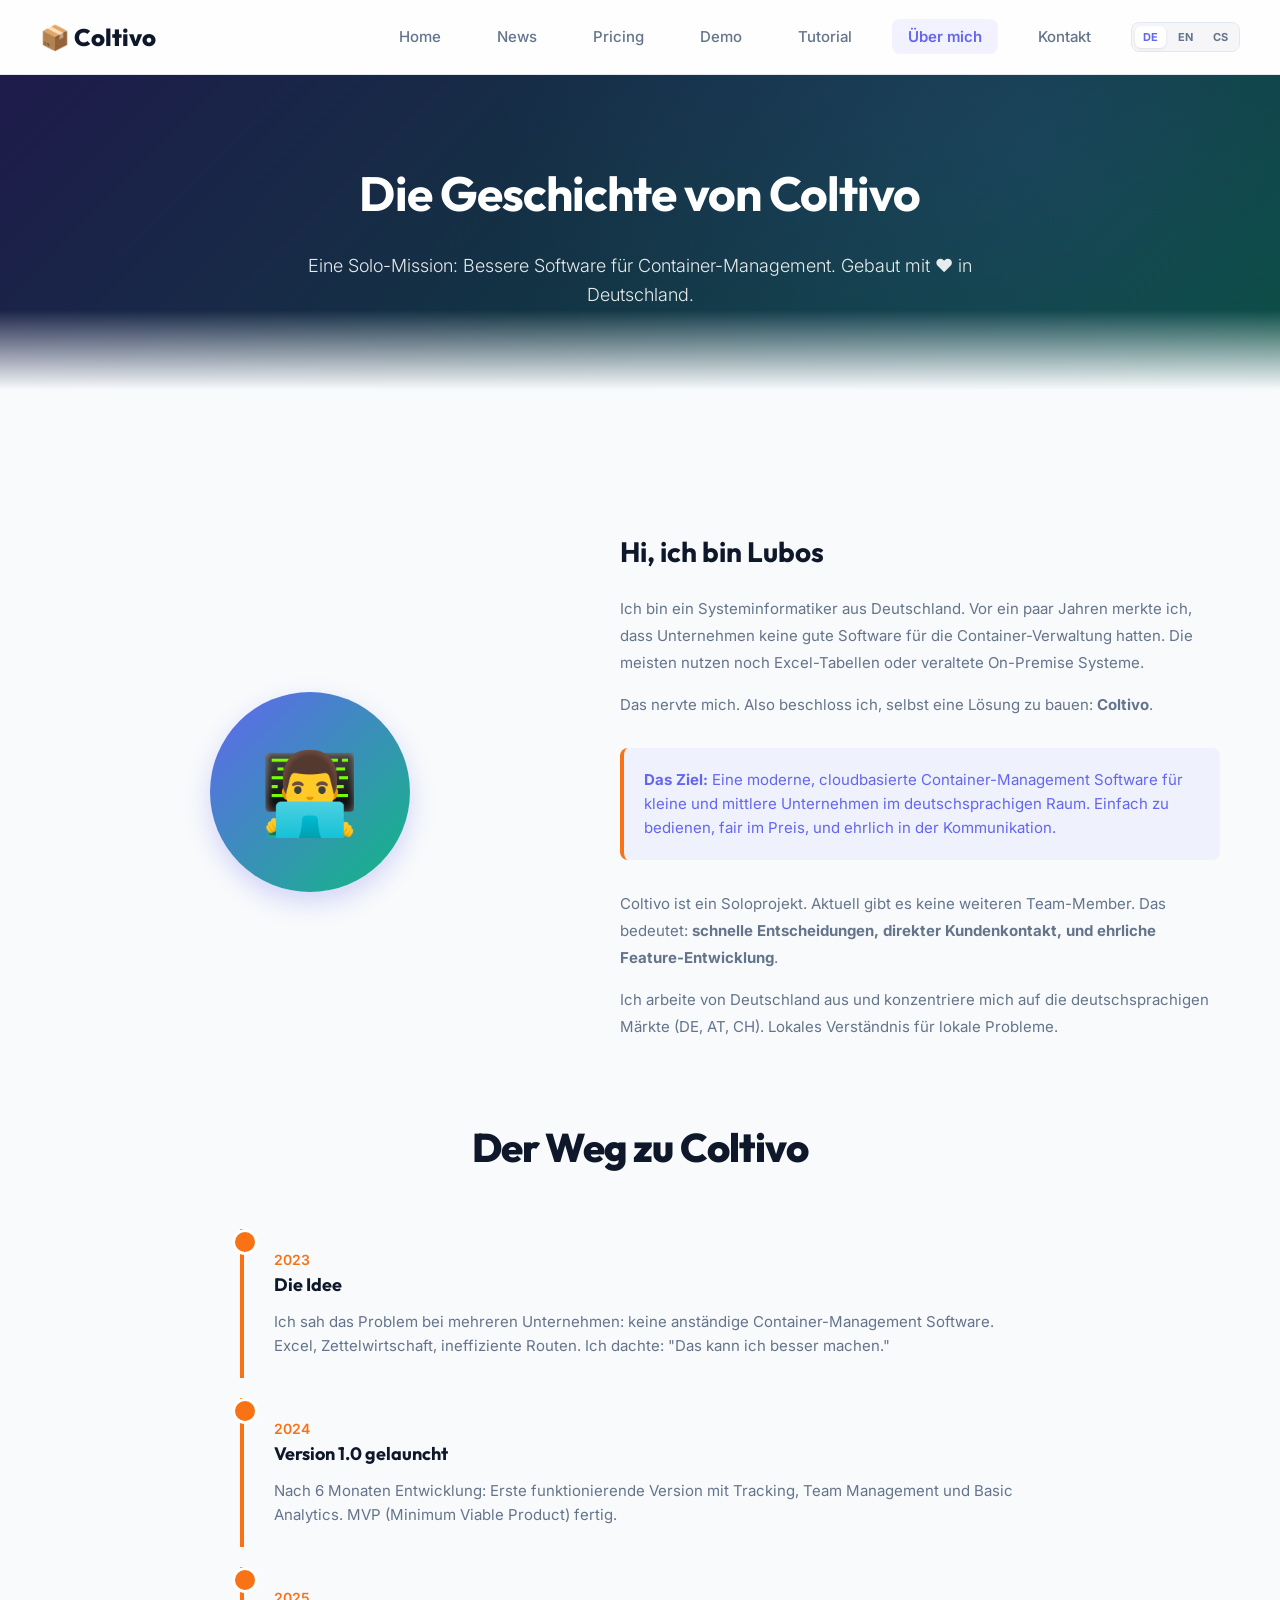
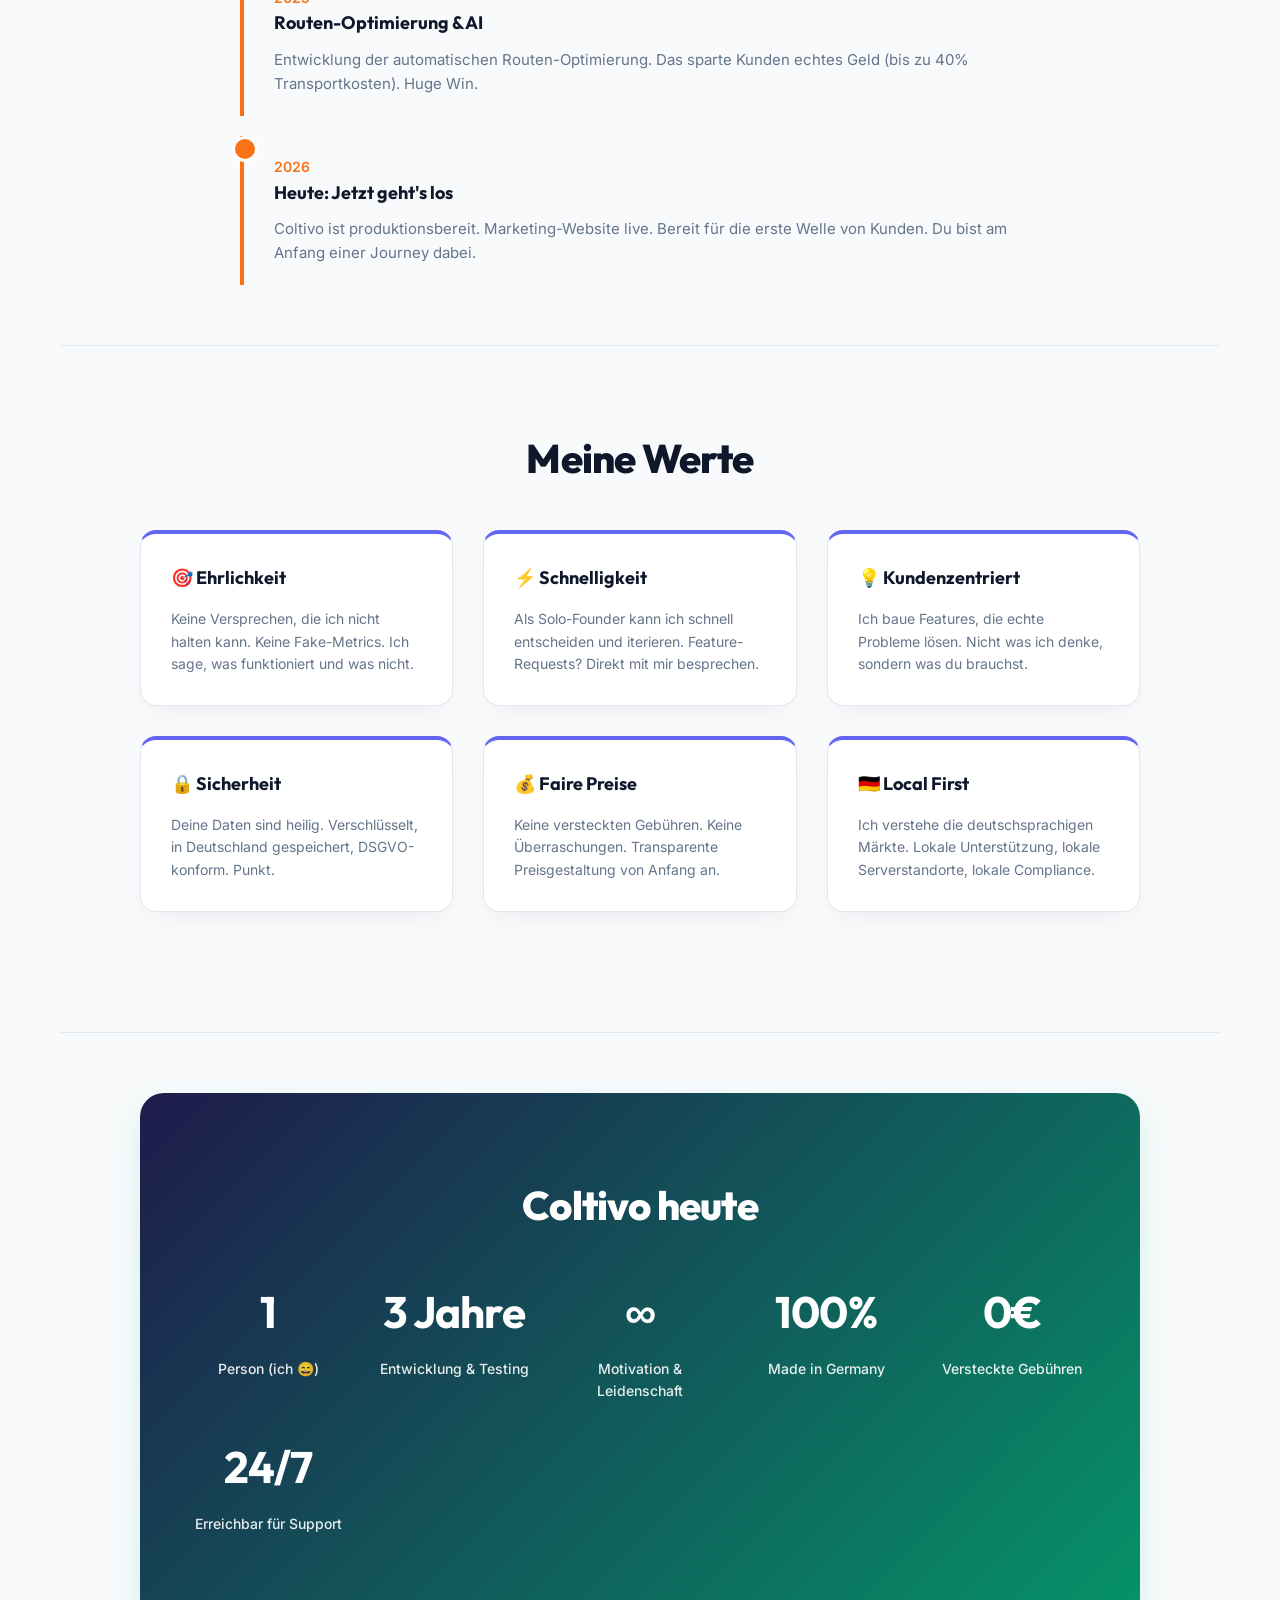
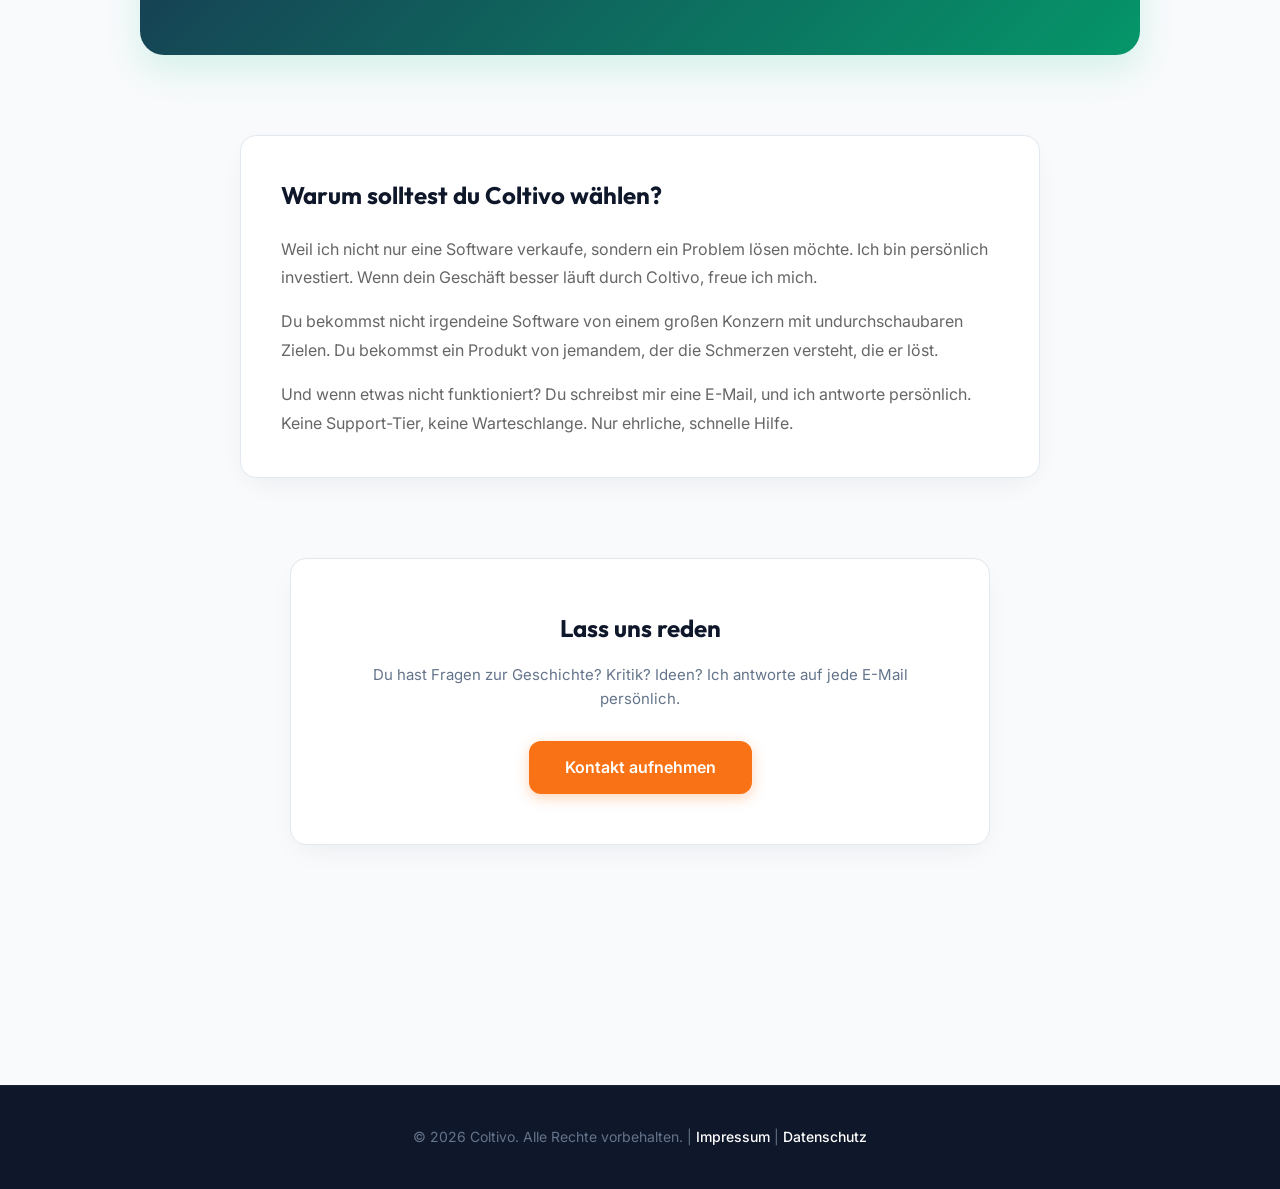
==== commit b62349cc: "feat: upgrade design system, implement interactive pricing slider, async form submit, full localizat" ====
--- a/about.html
+++ b/about.html
@@ -5,31 +5,53 @@
     <meta charset="UTF-8">
     <meta name="viewport" content="width=device-width, initial-scale=1.0">
     <title>Über mich - Coltivo</title>
+    <meta name="description" content="Die Geschichte von Coltivo: Eine Solo-Mission von Lubos Novy für besseres Container-Management.">
+    <!-- Open Graph -->
+    <meta property="og:type" content="website">
+    <meta property="og:title" content="Über mich - Coltivo">
+    <meta property="og:description" content="Die Geschichte von Coltivo: Eine Solo-Mission von Lubos Novy für besseres Container-Management.">
+    <!-- Favicon -->
+    <link rel="icon" href="data:image/svg+xml,<svg xmlns=%22http://www.w3.org/2000/svg%22 viewBox=%220 0 100 100%22><text y=%22.9em%22 font-size=%2290%22>📦</text></svg>">
     <link rel="stylesheet" href="styles.css">
     <script src="translations.js"></script>
     <style>
         .about-hero {
-            background: linear-gradient(135deg, #0d47a1 0%, #1e7e34 100%);
+            background: radial-gradient(circle at 80% 20%, rgba(99, 102, 241, 0.15) 0%, transparent 50%), 
+                        linear-gradient(135deg, var(--dark-indigo) 0%, #064e3b 100%);
             color: white;
-            padding: 60px 20px;
+            padding: 80px 20px;
             text-align: center;
+            position: relative;
+        }
+
+        .about-hero::before {
+            content: '';
+            position: absolute;
+            bottom: 0;
+            left: 0;
+            right: 0;
+            height: 80px;
+            background: linear-gradient(to top, var(--light), transparent);
+            pointer-events: none;
         }
 
         .about-hero h1 {
-            font-size: 48px;
+            font-size: clamp(32px, 6vw, 48px);
             margin-bottom: 20px;
+            letter-spacing: -0.02em;
         }
 
         .about-hero p {
             font-size: 18px;
             max-width: 700px;
             margin: 0 auto;
-            opacity: 0.95;
+            opacity: 0.9;
+            font-weight: 300;
         }
 
         .founder-section {
             display: grid;
-            grid-template-columns: 1fr 1fr;
+            grid-template-columns: 1fr 1.2fr;
             gap: 60px;
             align-items: center;
             margin: 60px 0;
@@ -39,44 +61,49 @@
             width: 200px;
             height: 200px;
             border-radius: 50%;
-            background: linear-gradient(135deg, #0d47a1, #1e7e34);
+            background: linear-gradient(135deg, var(--secondary), var(--primary));
             display: flex;
             align-items: center;
             justify-content: center;
             font-size: 80px;
             margin: 0 auto;
+            box-shadow: 0 10px 25px rgba(99, 102, 241, 0.25);
         }
 
         .founder-story h2 {
-            color: #0d47a1;
+            color: var(--dark);
             font-size: 28px;
             margin-bottom: 20px;
         }
 
         .founder-story p {
-            color: #666;
+            color: var(--text-muted);
             line-height: 1.8;
             margin-bottom: 15px;
+            font-size: 15px;
         }
 
         .story-highlight {
-            background: #e3f2fd;
-            border-left: 4px solid #ff9800;
+            background: rgba(99, 102, 241, 0.06);
+            border-left: 4px solid var(--accent);
             padding: 20px;
-            border-radius: 4px;
+            border-radius: 8px;
             margin: 30px 0;
-            color: #0d47a1;
+            color: var(--secondary);
+            font-size: 15px;
         }
 
         .values-section {
-            background: #f5f5f5;
-            padding: 60px 20px;
+            background: var(--light);
+            border-top: 1px solid var(--border);
+            border-bottom: 1px solid var(--border);
+            padding: 80px 20px;
             margin: 60px 0;
         }
 
         .values-grid {
             display: grid;
-            grid-template-columns: repeat(auto-fit, minmax(250px, 1fr));
+            grid-template-columns: repeat(auto-fit, minmax(280px, 1fr));
             gap: 30px;
             max-width: 1000px;
             margin: 40px auto;
@@ -85,19 +112,28 @@
         .value-card {
             background: white;
             padding: 30px;
-            border-radius: 8px;
-            box-shadow: 0 2px 8px rgba(0, 0, 0, 0.05);
-            border-top: 4px solid #0d47a1;
+            border-radius: 16px;
+            box-shadow: var(--card-shadow);
+            border: 1px solid var(--border);
+            border-top: 4px solid var(--secondary);
+            transition: all 0.3s cubic-bezier(0.16, 1, 0.3, 1);
+        }
+
+        .value-card:hover {
+            transform: translateY(-5px);
+            box-shadow: var(--hover-shadow);
         }
 
         .value-card h3 {
-            color: #0d47a1;
+            color: var(--dark);
             margin-bottom: 15px;
+            font-size: 18px;
         }
 
         .value-card p {
-            color: #666;
+            color: var(--text-muted);
             line-height: 1.6;
+            font-size: 14px;
         }
 
         .timeline {
@@ -108,7 +144,7 @@
         .timeline-item {
             padding: 20px;
             margin-bottom: 20px;
-            border-left: 4px solid #ff9800;
+            border-left: 4px solid var(--accent);
             padding-left: 30px;
             position: relative;
         }
@@ -121,32 +157,39 @@
             width: 20px;
             height: 20px;
             border-radius: 50%;
-            background: #ff9800;
+            background: var(--accent);
             border: 3px solid white;
         }
 
         .timeline-item h4 {
-            color: #0d47a1;
+            color: var(--dark);
             margin-bottom: 8px;
+            font-size: 18px;
         }
 
         .timeline-item .year {
-            color: #ff9800;
+            color: var(--accent);
             font-weight: 600;
             font-size: 14px;
         }
 
         .timeline-item p {
-            color: #666;
+            color: var(--text-muted);
             margin-top: 10px;
+            font-size: 15px;
         }
 
         .stats {
-            background: linear-gradient(135deg, #0d47a1, #1e7e34);
+            background: linear-gradient(135deg, var(--dark-indigo), var(--primary-hover));
             color: white;
-            padding: 60px 20px;
+            padding: 80px 20px;
             margin: 60px 0;
             text-align: center;
+            border-radius: 24px;
+            max-width: 1000px;
+            margin-left: auto;
+            margin-right: auto;
+            box-shadow: 0 15px 35px rgba(16, 185, 129, 0.15);
         }
 
         .stats-grid {
@@ -158,38 +201,45 @@
         }
 
         .stat-item h2 {
-            font-size: 48px;
+            font-size: 44px;
             margin-bottom: 10px;
+            font-family: var(--font-headings);
+            letter-spacing: -0.02em;
         }
 
         .stat-item p {
             font-size: 14px;
             opacity: 0.9;
+            font-weight: 500;
         }
 
         .contact-cta {
             background: white;
-            padding: 40px;
-            border-radius: 8px;
+            padding: 50px 40px;
+            border-radius: 16px;
             text-align: center;
-            margin: 60px auto;
+            margin: 80px auto;
             max-width: 700px;
-            box-shadow: 0 4px 15px rgba(0, 0, 0, 0.1);
+            box-shadow: var(--card-shadow);
+            border: 1px solid var(--border);
         }
 
         .contact-cta h3 {
-            color: #0d47a1;
+            color: var(--dark);
             margin-bottom: 15px;
+            font-size: 24px;
         }
 
         .contact-cta p {
-            color: #666;
-            margin-bottom: 20px;
+            color: var(--text-muted);
+            margin-bottom: 30px;
+            font-size: 15px;
         }
 
         @media (max-width: 768px) {
             .founder-section {
                 grid-template-columns: 1fr;
+                gap: 30px;
             }
 
             .founder-photo {
@@ -286,7 +336,7 @@
 
             <div class="timeline-item">
                 <div class="year">2025</div>
-                <h4>Route Optimization & AI</h4>
+                <h4 data-i18n="about_2025_title">Route Optimization & AI</h4>
                 <p data-i18n="about_2025_body">Entwicklung der automatischen Routen-Optimierung. Das sparte Kunden echtes Geld (bis zu 40%
                     Transportkosten). Huge Win.</p>
             </div>
@@ -352,13 +402,13 @@
                 </div>
 
                 <div class="stat-item">
-                    <h2>∞</h2>
-                    <p>Motivation & Passion</p>
-                </div>
-
-                <div class="stat-item">
-                    <h2>100%</h2>
-                    <p>Made in Germany</p>
+                    <h2 data-i18n="about_stat3_label">∞</h2>
+                    <p data-i18n="about_stat3_desc">Motivation & Passion</p>
+                </div>
+
+                <div class="stat-item">
+                    <h2 data-i18n="about_stat4_label">100%</h2>
+                    <p data-i18n="about_stat4_desc">Made in Germany</p>
                 </div>
 
                 <div class="stat-item">
@@ -375,8 +425,8 @@
 
         <!-- WARUM ICH -->
         <div
-            style="max-width: 800px; margin: 80px auto; padding: 40px; background: white; border-radius: 8px; box-shadow: 0 4px 15px rgba(0, 0, 0, 0.1);">
-            <h2 style="color: #0d47a1; margin-bottom: 20px;" data-i18n="about_why_title">Warum solltest du Coltivo wählen?</h2>
+            style="max-width: 800px; margin: 80px auto; padding: 40px; background: white; border-radius: 16px; box-shadow: var(--card-shadow); border: 1px solid var(--border);">
+            <h2 style="color: var(--dark); margin-bottom: 20px;" data-i18n="about_why_title">Warum solltest du Coltivo wählen?</h2>
             <p style="color: #666; line-height: 1.8; margin-bottom: 15px;" data-i18n="about_why_p1">
                 Weil ich nicht nur eine Software verkaufe, sondern ein Problem lösen möchte. Ich bin persönlich
                 investiert. Wenn dein Geschäft besser läuft durch Coltivo, freue ich mich.
--- a/styles.css
+++ b/styles.css
@@ -1,3 +1,5 @@
+@import url('https://fonts.googleapis.com/css2?family=Inter:wght@300;400;500;600;700&family=Outfit:wght@400;500;600;700;800&display=swap');
+
 /* GLOBAL STYLES */
 * {
     margin: 0;
@@ -6,28 +8,49 @@
 }
 
 :root {
-    --primary: #1e7e34;
-    --secondary: #0d47a1;
-    --accent: #ff6b35;
-    --light: #f5f5f5;
-    --dark: #333;
-    --border: #e0e0e0;
+    --primary: #10b981;       /* Emerald Green - Sustainable logistics vibe */
+    --primary-hover: #059669;
+    --secondary: #6366f1;     /* Indigo - Modern tech SaaS vibe */
+    --secondary-hover: #4f46e5;
+    --accent: #f97316;        /* Orange - High visibility CTA */
+    --accent-hover: #ea580c;
+    --dark: #0f172a;          /* Slate 900 - Premium dark text/bg */
+    --dark-indigo: #1e1b4b;   /* Deep Indigo - Hero gradient start */
+    --light: #f8fafc;         /* Slate 50 - Very clean light grey */
+    --border: #e2e8f0;        /* Slate 200 - Soft borders */
+    --text-muted: #64748b;    /* Slate 500 */
+    --glass-bg: rgba(255, 255, 255, 0.7);
+    --glass-border: rgba(255, 255, 255, 0.5);
+    --card-shadow: 0 10px 30px -10px rgba(15, 23, 42, 0.08);
+    --hover-shadow: 0 20px 40px -15px rgba(15, 23, 42, 0.12);
+    --font-headings: 'Outfit', sans-serif;
+    --font-body: 'Inter', sans-serif;
 }
 
 body {
-    font-family: 'Segoe UI', Tahoma, Geneva, Verdana, sans-serif;
-    color: var(--dark);
+    font-family: var(--font-body);
+    color: var(--dark);
+    background-color: var(--light);
     line-height: 1.6;
+    overflow-x: hidden;
+}
+
+h1, h2, h3, h4, h5, h6 {
+    font-family: var(--font-headings);
+    font-weight: 700;
 }
 
 /* NAVIGATION */
 nav {
-    background: white;
+    background: rgba(255, 255, 255, 0.8);
+    backdrop-filter: blur(12px);
+    -webkit-backdrop-filter: blur(12px);
     padding: 0 20px;
     position: sticky;
     top: 0;
     z-index: 100;
-    box-shadow: 0 2px 10px rgba(0, 0, 0, 0.1);
+    border-bottom: 1px solid var(--border);
+    transition: all 0.3s ease;
 }
 
 .nav-container {
@@ -36,92 +59,129 @@
     display: flex;
     justify-content: space-between;
     align-items: center;
-    padding: 15px 0;
+    padding: 18px 0;
 }
 
 .logo {
     font-size: 24px;
-    font-weight: 700;
-    color: var(--primary);
+    font-weight: 800;
+    font-family: var(--font-headings);
+    color: var(--dark);
     text-decoration: none;
+    display: flex;
+    align-items: center;
+    gap: 8px;
+    transition: transform 0.2s ease;
+}
+
+.logo:hover {
+    transform: scale(1.02);
 }
 
 .nav-links {
     display: flex;
     list-style: none;
-    gap: 30px;
+    gap: 24px;
+    align-items: center;
 }
 
 .nav-links a {
-    color: var(--dark);
+    color: var(--text-muted);
     text-decoration: none;
     font-weight: 500;
+    font-size: 15px;
     cursor: pointer;
-    transition: color 0.3s ease;
-    padding: 8px 12px;
-    border-radius: 4px;
-}
-
-.nav-links a:hover,
+    transition: all 0.2s ease;
+    padding: 8px 16px;
+    border-radius: 8px;
+}
+
+.nav-links a:hover {
+    color: var(--dark);
+    background: rgba(15, 23, 42, 0.04);
+}
+
 .nav-links a.active {
-    color: var(--accent);
-    background: rgba(255, 107, 53, 0.1);
+    color: var(--secondary);
+    background: rgba(99, 102, 241, 0.08);
+    font-weight: 600;
 }
 
 /* CONTAINER */
 .container {
     max-width: 1200px;
     margin: 0 auto;
-    padding: 60px 20px;
+    padding: 80px 20px;
 }
 
 .section-title {
-    font-size: 42px;
-    margin-bottom: 50px;
+    font-size: 40px;
+    font-weight: 800;
+    margin-bottom: 20px;
     text-align: center;
-    color: var(--primary);
+    color: var(--dark);
+    letter-spacing: -0.02em;
+}
+
+.section-subtitle {
+    text-align: center;
+    color: var(--text-muted);
+    max-width: 650px;
+    margin: 0 auto 50px;
+    font-size: 18px;
 }
 
 /* BUTTONS */
 .btn {
     display: inline-block;
-    padding: 16px 48px;
+    padding: 14px 36px;
     background-color: var(--accent);
     color: white;
     text-decoration: none;
-    border-radius: 50px;
-    font-size: 18px;
+    border-radius: 12px;
+    font-size: 16px;
     font-weight: 600;
     border: none;
     cursor: pointer;
-    transition: all 0.3s ease;
-    box-shadow: 0 10px 30px rgba(0, 0, 0, 0.3);
+    transition: all 0.2s ease;
+    box-shadow: 0 4px 14px rgba(249, 115, 22, 0.3);
+    text-align: center;
 }
 
 .btn:hover {
-    background-color: #ff5a1f;
-    transform: translateY(-3px);
-    box-shadow: 0 15px 40px rgba(0, 0, 0, 0.4);
+    background-color: var(--accent-hover);
+    transform: translateY(-2px);
+    box-shadow: 0 6px 20px rgba(249, 115, 22, 0.4);
+}
+
+.btn:active {
+    transform: translateY(0);
 }
 
 .btn-secondary {
-    background-color: var(--secondary);
-    margin-top: 20px;
+    background-color: transparent;
+    color: white;
+    border: 2px solid rgba(255, 255, 255, 0.3);
+    box-shadow: none;
+    margin-left: 10px;
 }
 
 .btn-secondary:hover {
-    background-color: #0c3885;
+    background-color: rgba(255, 255, 255, 0.1);
+    border-color: white;
+    box-shadow: none;
 }
 
 /* FORMS */
 .form-group {
-    margin-bottom: 25px;
+    margin-bottom: 24px;
 }
 
 .form-group label {
     display: block;
-    margin-bottom: 10px;
-    font-weight: 600;
+    margin-bottom: 8px;
+    font-weight: 500;
+    font-size: 14px;
     color: var(--dark);
 }
 
@@ -129,19 +189,23 @@
 .form-group select,
 .form-group textarea {
     width: 100%;
-    padding: 12px;
-    border: 2px solid var(--border);
-    border-radius: 4px;
-    font-size: 16px;
-    transition: border-color 0.3s ease;
-    font-family: inherit;
+    padding: 12px 16px;
+    border: 1px solid var(--border);
+    background-color: var(--light);
+    border-radius: 10px;
+    font-size: 15px;
+    color: var(--dark);
+    transition: all 0.2s ease;
+    font-family: var(--font-body);
 }
 
 .form-group input:focus,
 .form-group select:focus,
 .form-group textarea:focus {
     outline: none;
-    border-color: var(--accent);
+    border-color: var(--secondary);
+    background-color: white;
+    box-shadow: 0 0 0 4px rgba(99, 102, 241, 0.12);
 }
 
 .form-group textarea {
@@ -151,96 +215,119 @@
 /* FOOTER */
 footer {
     background: var(--dark);
+    color: var(--text-muted);
+    text-align: center;
+    padding: 40px 20px;
+    margin-top: 80px;
+    border-top: 1px solid rgba(255, 255, 255, 0.05);
+    font-size: 14px;
+}
+
+footer a {
     color: white;
-    text-align: center;
-    padding: 30px 20px;
-    margin-top: 60px;
-}
-
-footer a {
-    color: var(--accent);
     text-decoration: none;
+    font-weight: 500;
+    transition: color 0.2s ease;
+}
+
+footer a:hover {
+    color: var(--primary);
 }
 
 /* ANIMATIONS */
 @keyframes fadeIn {
-    from {
-        opacity: 0;
-    }
-
-    to {
-        opacity: 1;
-    }
+    from { opacity: 0; transform: translateY(10px); }
+    to { opacity: 1; transform: translateY(0); }
 }
 
 @keyframes slideIn {
-    from {
-        opacity: 0;
-        transform: translateY(-10px);
-    }
-
-    to {
-        opacity: 1;
-        transform: translateY(0);
-    }
+    from { opacity: 0; transform: translateY(-10px); }
+    to { opacity: 1; transform: translateY(0); }
 }
 
 /* SUCCESS MESSAGE */
 .success-message {
-    background: #d4edda;
-    border: 1px solid #c3e6cb;
-    color: #155724;
-    padding: 20px;
-    border-radius: 4px;
+    background: rgba(16, 185, 129, 0.06);
+    border: 1px solid rgba(16, 185, 129, 0.3);
+    color: #065f46;
+    padding: 24px;
+    border-radius: 12px;
     text-align: center;
     display: none;
-    margin-bottom: 20px;
-    animation: slideIn 0.3s ease;
+    margin-bottom: 24px;
+    animation: slideIn 0.3s cubic-bezier(0.16, 1, 0.3, 1);
 }
 
 .success-message.show {
     display: block;
 }
 
-.success-message h3 {
-    margin-bottom: 10px;
-    color: #155724;
-}
-
-/* FAQ */
+.success-message h3,
+.success-message h4 {
+    margin-bottom: 8px;
+    color: #065f46;
+    font-size: 18px;
+}
+
+/* FAQ Accordion */
 .faq-item {
     background: white;
-    padding: 20px;
-    border-radius: 8px;
-    margin-bottom: 15px;
-    box-shadow: 0 2px 8px rgba(0, 0, 0, 0.05);
+    padding: 0;
+    border-radius: 12px;
+    margin-bottom: 16px;
+    box-shadow: var(--card-shadow);
+    border: 1px solid var(--border);
+    overflow: hidden;
+    transition: all 0.3s ease;
 }
 
 .faq-item h4 {
-    color: #0d47a1;
-    margin-bottom: 10px;
+    color: var(--dark);
+    padding: 20px 24px;
     cursor: pointer;
     display: flex;
     justify-content: space-between;
     align-items: center;
     font-weight: 600;
+    font-size: 16px;
+    margin: 0;
+    background: white;
+    transition: background-color 0.2s ease;
+}
+
+.faq-item h4:hover {
+    background-color: var(--light);
 }
 
 .faq-item h4::after {
-    content: '▼';
-    font-size: 12px;
-    transition: transform 0.3s ease;
+    content: '';
+    display: inline-block;
+    width: 8px;
+    height: 8px;
+    border-right: 2px solid var(--text-muted);
+    border-bottom: 2px solid var(--text-muted);
+    transform: rotate(45deg);
+    transition: transform 0.3s cubic-bezier(0.16, 1, 0.3, 1);
+    margin-right: 4px;
+}
+
+.faq-item h4.open {
+    color: var(--secondary);
 }
 
 .faq-item h4.open::after {
-    transform: rotate(180deg);
+    transform: rotate(-135deg);
+    border-color: var(--secondary);
 }
 
 .faq-answer {
-    color: #666;
-    line-height: 1.6;
+    color: var(--text-muted);
+    line-height: 1.7;
     display: none;
-    margin-top: 10px;
+    padding: 0 24px 20px;
+    background: white;
+    font-size: 15px;
+    animation: slideIn 0.25s ease-out;
 }
 
 .faq-answer.show {
@@ -251,53 +338,76 @@
 .lang-switcher {
     display: flex;
     align-items: center;
-    gap: 2px;
+    gap: 4px;
+    background: rgba(15, 23, 42, 0.03);
+    padding: 3px;
+    border-radius: 8px;
+    border: 1px solid var(--border);
 }
 
 .lang-btn {
     background: none;
-    border: 1px solid var(--border);
+    border: none;
     cursor: pointer;
-    font-size: 12px;
+    font-size: 11px;
     font-weight: 700;
-    color: var(--dark);
-    padding: 3px 7px;
-    border-radius: 4px;
+    color: var(--text-muted);
+    padding: 4px 8px;
+    border-radius: 6px;
     transition: all 0.2s ease;
-    font-family: inherit;
-    letter-spacing: 0.05em;
-}
-
-.lang-btn:hover,
+    font-family: var(--font-body);
+}
+
+.lang-btn:hover {
+    color: var(--dark);
+}
+
 .lang-btn.active {
-    color: var(--accent);
-    border-color: var(--accent);
-    background: rgba(255, 107, 53, 0.08);
+    color: var(--secondary);
+    background: white;
+    box-shadow: 0 1px 3px rgba(0,0,0,0.1);
 }
 
 .lang-sep {
-    color: var(--border);
-    font-size: 12px;
-    padding: 0 1px;
+    display: none; /* Removed separators for cleaner modern visual aesthetics */
 }
 
 /* RESPONSIVE */
 @media (max-width: 768px) {
+    .nav-container {
+        flex-direction: column;
+        gap: 16px;
+        padding: 14px 0;
+    }
+
     .nav-links {
-        gap: 15px;
-        font-size: 14px;
+        gap: 8px;
+        flex-wrap: wrap;
+        justify-content: center;
+        width: 100%;
+    }
+
+    .nav-links a {
+        padding: 6px 10px;
+        font-size: 13px;
     }
 
     .section-title {
-        font-size: 28px;
+        font-size: 30px;
     }
 
     .container {
-        padding: 40px 20px;
+        padding: 40px 16px;
     }
 
     .btn {
-        padding: 14px 40px;
-        font-size: 16px;
+        padding: 12px 28px;
+        font-size: 15px;
+        width: 100%;
+    }
+    
+    .btn-secondary {
+        margin-left: 0;
+        margin-top: 12px;
     }
 }
